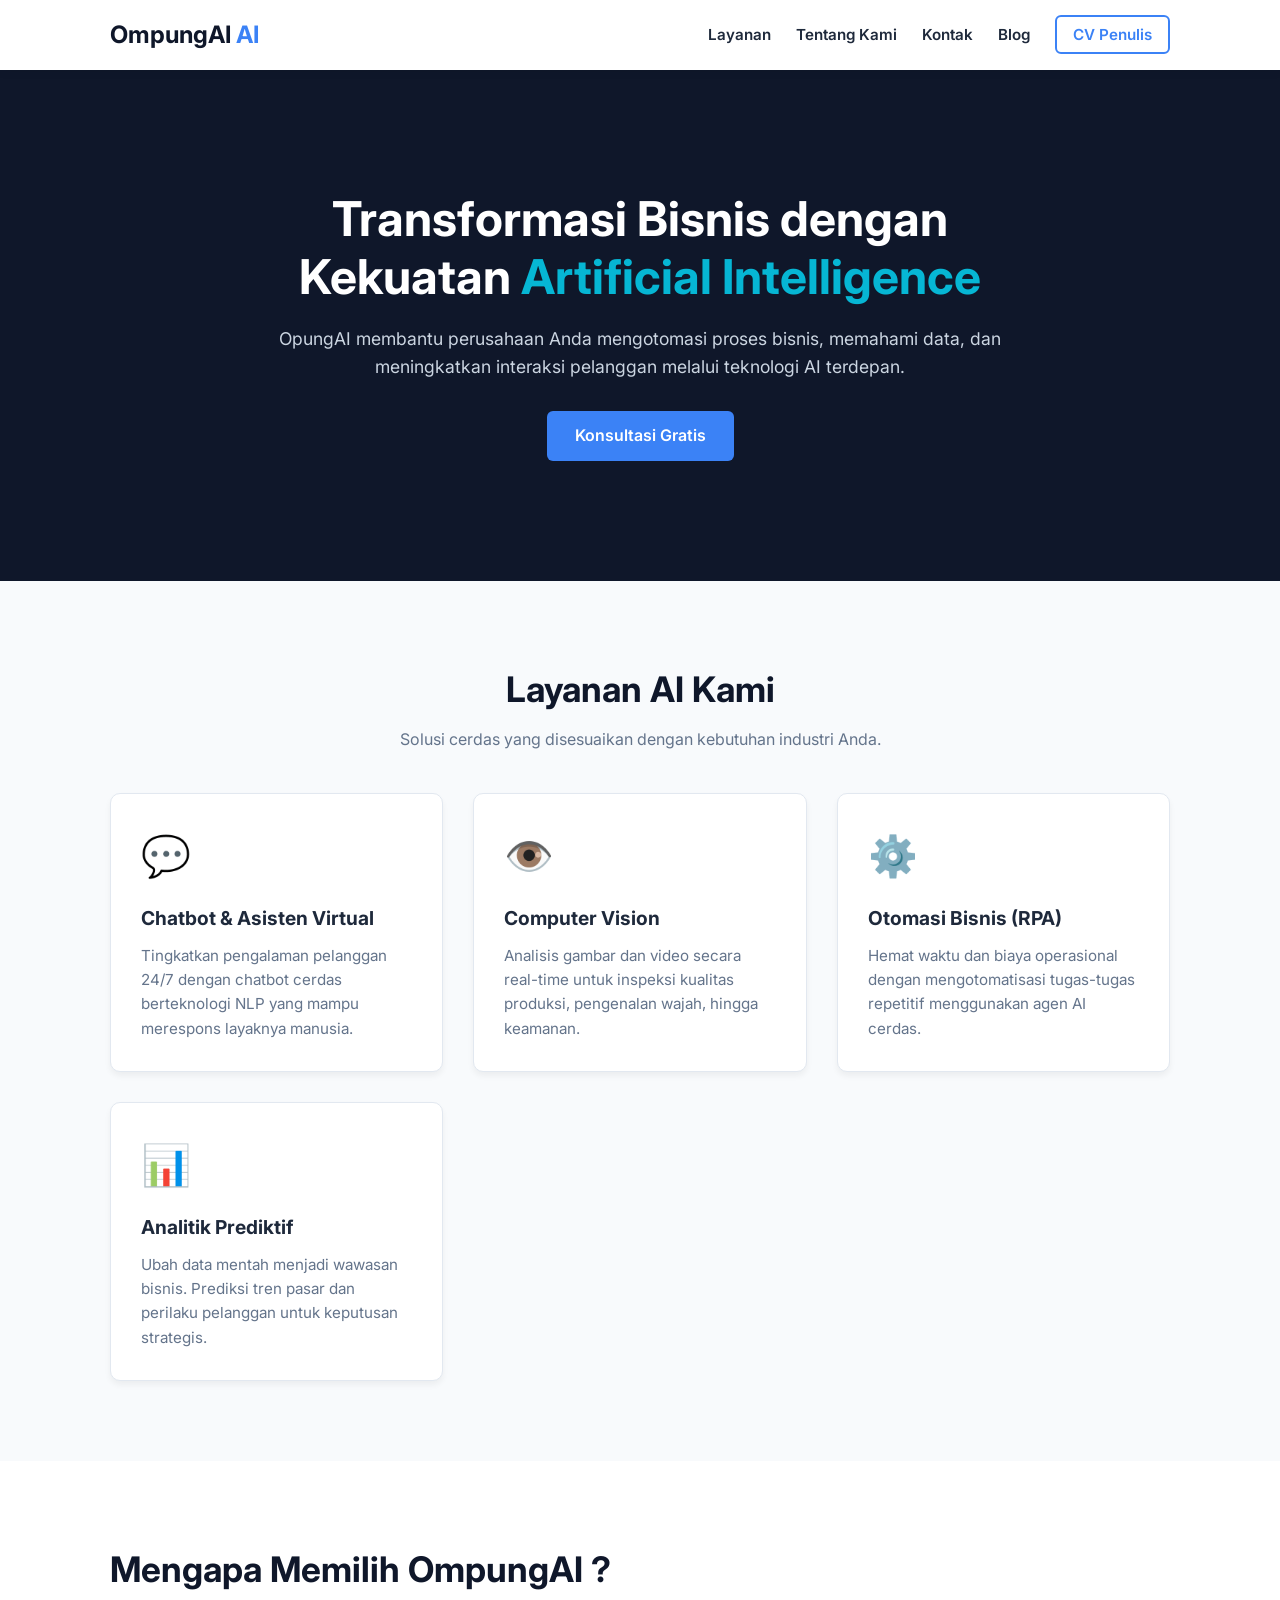
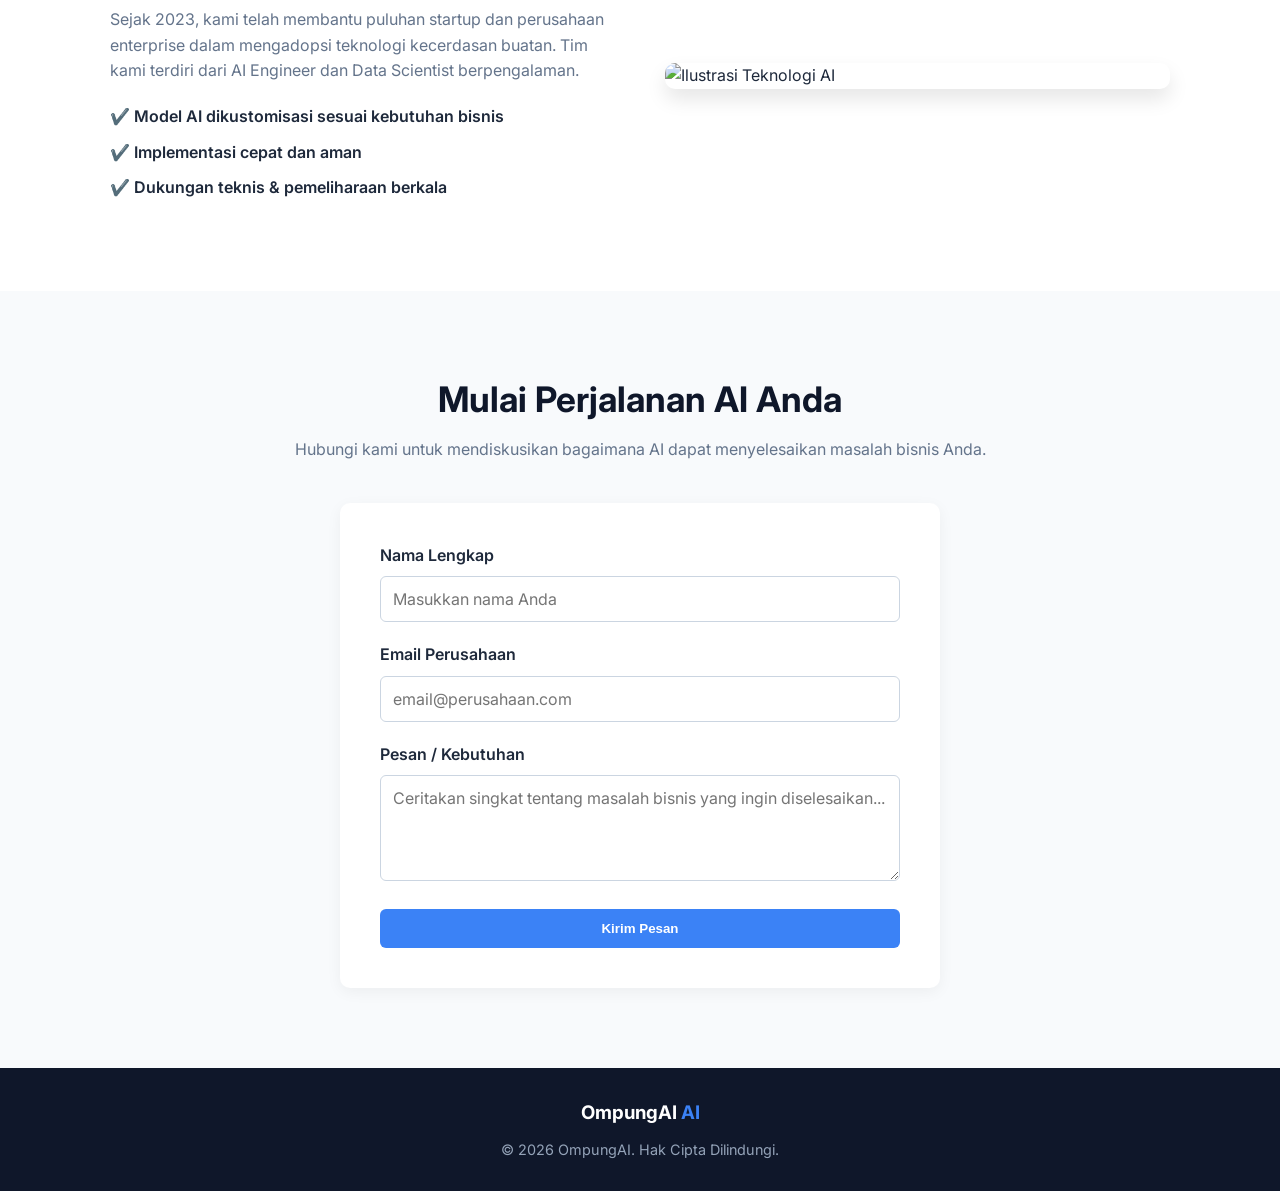
==== index.html @ ad845d71 "Initial commit" ====
<!DOCTYPE html>
<html lang="id">
<head>
    <meta charset="UTF-8">
    <meta name="viewport" content="width=device-width, initial-scale=1.0">
    <title>OmpungAI - Solusi Artificial Intelligence</title>
    
    <!-- Google Fonts: Inter -->
    <link rel="preconnect" href="https://fonts.googleapis.com">
    <link rel="preconnect" href="https://fonts.gstatic.com" crossorigin>
    <link href="https://fonts.googleapis.com/css2?family=Inter:wght@300;400;600;700&display=swap" rel="stylesheet">
    
    <!-- External CSS -->
    <link rel="stylesheet" href="assets/css/style.css">
</head>
<body>

    <!-- HEADER & NAVBAR -->
    <header class="header">
        <div class="container header-container">
            <a href="#" class="logo">OmpungAI <span>AI</span></a>
            <nav>
                <ul class="nav-links">
                    <li><a href="#layanan">Layanan</a></li>
                    <li><a href="#tentang">Tentang Kami</a></li>
                    <li><a href="#kontak">Kontak</a></li>
                    <!-- Link ke halaman proyek lain sesuai instruksi -->
                    <li><a href="blog.html">Blog</a></li>
                    <li><a href="cv.html" class="btn-outline">CV Penulis</a></li>
                </ul>
            </nav>
        </div>
    </header>

    <main>
        <!-- HERO SECTION -->
        <section class="hero" id="beranda">
            <div class="container hero-content">
                <h1>Transformasi Bisnis dengan Kekuatan <span class="highlight">Artificial Intelligence</span></h1>
                <p>OpungAI membantu perusahaan Anda mengotomasi proses bisnis, memahami data, dan meningkatkan interaksi pelanggan melalui teknologi AI terdepan.</p>
                <a href="#kontak" class="btn btn-primary">Konsultasi Gratis</a>
            </div>
        </section>

        <!-- LAYANAN SECTION (Menggunakan CSS Grid) -->
        <section id="layanan" class="layanan section-padding">
            <div class="container">
                <h2 class="section-title">Layanan AI Kami</h2>
                <p class="section-subtitle">Solusi cerdas yang disesuaikan dengan kebutuhan industri Anda.</p>
                
                <div class="grid-layanan">
                    <article class="card">
                        <div class="card-icon">💬</div>
                        <h3>Chatbot & Asisten Virtual</h3>
                        <p>Tingkatkan pengalaman pelanggan 24/7 dengan chatbot cerdas berteknologi NLP yang mampu merespons layaknya manusia.</p>
                    </article>

                    <article class="card">
                        <div class="card-icon">👁️</div>
                        <h3>Computer Vision</h3>
                        <p>Analisis gambar dan video secara real-time untuk inspeksi kualitas produksi, pengenalan wajah, hingga keamanan.</p>
                    </article>

                    <article class="card">
                        <div class="card-icon">⚙️</div>
                        <h3>Otomasi Bisnis (RPA)</h3>
                        <p>Hemat waktu dan biaya operasional dengan mengotomatisasi tugas-tugas repetitif menggunakan agen AI cerdas.</p>
                    </article>

                    <article class="card">
                        <div class="card-icon">📊</div>
                        <h3>Analitik Prediktif</h3>
                        <p>Ubah data mentah menjadi wawasan bisnis. Prediksi tren pasar dan perilaku pelanggan untuk keputusan strategis.</p>
                    </article>
                </div>
            </div>
        </section>

        <!-- TENTANG / KEUNGGULAN SECTION (Menggunakan Flexbox) -->
        <section id="tentang" class="tentang section-padding">
            <div class="container">
                <div class="tentang-flex">
                    <div class="tentang-text">
                        <h2 class="section-title text-left">Mengapa Memilih OmpungAI ?</h2>
                        <p>Sejak 2023, kami telah membantu puluhan startup dan perusahaan enterprise dalam mengadopsi teknologi kecerdasan buatan. Tim kami terdiri dari AI Engineer dan Data Scientist berpengalaman.</p>
                        <ul class="keunggulan-list">
                            <li>✔️ Model AI dikustomisasi sesuai kebutuhan bisnis</li>
                            <li>✔️ Implementasi cepat dan aman</li>
                            <li>✔️ Dukungan teknis & pemeliharaan berkala</li>
                        </ul>
                    </div>
                    <div class="tentang-img">
                        <!-- Menggunakan placeholder atau gambar dari URL publik -->
                        <img src="https://images.unsplash.com/photo-1620712943543-bcc4688e7485?q=80&w=800&auto=format&fit=crop" alt="Ilustrasi Teknologi AI">
                    </div>
                </div>
            </div>
        </section>

        <!-- KONTAK / CALL TO ACTION -->
        <section id="kontak" class="kontak section-padding">
            <div class="container">
                <h2 class="section-title">Mulai Perjalanan AI Anda</h2>
                <p class="section-subtitle">Hubungi kami untuk mendiskusikan bagaimana AI dapat menyelesaikan masalah bisnis Anda.</p>
                
                <div class="form-container">
                    <form action="#" method="POST" class="contact-form">
                        <div class="form-group">
                            <label for="nama">Nama Lengkap</label>
                            <input type="text" id="nama" name="nama" placeholder="Masukkan nama Anda" required>
                        </div>
                        <div class="form-group">
                            <label for="email">Email Perusahaan</label>
                            <input type="email" id="email" name="email" placeholder="email@perusahaan.com" required>
                        </div>
                        <div class="form-group">
                            <label for="pesan">Pesan / Kebutuhan</label>
                            <textarea id="pesan" name="pesan" rows="4" placeholder="Ceritakan singkat tentang masalah bisnis yang ingin diselesaikan..." required></textarea>
                        </div>
                        <button type="submit" class="btn btn-primary btn-block">Kirim Pesan</button>
                    </form>
                </div>
            </div>
        </section>
    </main>

    <!-- FOOTER -->
    <footer class="footer">
        <div class="container">
            <div class="footer-content">
                <h3>OmpungAI <span>AI</span></h3>
                <p>&copy; 2026 OmpungAI. Hak Cipta Dilindungi.</p>
            </div>
        </div>
    </footer>

</body>
</html>
---- assets/css/style.css ----
/* ==========================================================================
   CSS VARIABLES (Tema Warna, Font, Spasi)
   ========================================================================== */
:root {
    --primary-color: #0f172a; /* Biru/Hitam Gelap (Background) */
    --secondary-color: #3b82f6; /* Biru Terang (Tombol & Aksen) */
    --secondary-hover: #2563eb;
    --accent-color: #06b6d4; /* Cyan (Highlight) */
    --text-dark: #1e293b;
    --text-light: #64748b;
    --bg-light: #f8fafc;
    --bg-white: #ffffff;
    
    --font-main: 'Inter', sans-serif;
    
    --container-width: 1100px;
    --transition: all 0.3s ease;
}

/* ==========================================================================
   BASE & RESET (Box Model & Selectors)
   ========================================================================== */
* {
    margin: 0;
    padding: 0;
    box-sizing: border-box; /* Penanganan padding & border agar tidak merusak lebar */
}

html {
    scroll-behavior: smooth; /* Animasi mulus saat klik link navigasi */
}

body {
    font-family: var(--font-main);
    color: var(--text-dark);
    background-color: var(--bg-light);
    line-height: 1.6;
}

a {
    text-decoration: none;
    color: inherit;
    transition: var(--transition);
}

ul {
    list-style: none;
}

img {
    max-width: 100%;
    height: auto;
    display: block;
}

/* Container untuk menjaga lebar konten di tengah */
.container {
    max-width: var(--container-width);
    margin: 0 auto;
    padding: 0 20px;
}

.section-padding {
    padding: 80px 0;
}

/* Typography Global */
.section-title {
    font-size: 2.2rem;
    text-align: center;
    margin-bottom: 10px;
    color: var(--primary-color);
}

.section-subtitle {
    text-align: center;
    color: var(--text-light);
    margin-bottom: 40px;
}

.text-left {
    text-align: left;
}

/* ==========================================================================
   HEADER & NAVBAR (Flexbox)
   ========================================================================== */
.header {
    background-color: var(--bg-white);
    box-shadow: 0 2px 10px rgba(0,0,0,0.05);
    position: sticky;
    top: 0;
    z-index: 1000;
}

.header-container {
    display: flex;
    justify-content: space-between;
    align-items: center;
    height: 70px;
}

.logo {
    font-size: 1.5rem;
    font-weight: 700;
    color: var(--primary-color);
}

.logo span {
    color: var(--secondary-color);
}

.nav-links {
    display: flex;
    gap: 25px;
    align-items: center;
}

.nav-links a {
    font-weight: 600;
    font-size: 0.95rem;
    color: var(--text-dark);
}

.nav-links a:hover {
    color: var(--secondary-color);
}

/* ==========================================================================
   BUTTONS
   ========================================================================== */
.btn {
    display: inline-block;
    padding: 12px 28px;
    font-weight: 600;
    border-radius: 6px;
    cursor: pointer;
    border: none;
    text-align: center;
}

.btn-primary {
    background-color: var(--secondary-color);
    color: var(--bg-white);
}

.btn-primary:hover {
    background-color: var(--secondary-hover);
    color: var(--bg-white);
    transform: translateY(-2px); /* Efek saat di hover */
}

.btn-outline {
    border: 2px solid var(--secondary-color);
    color: var(--secondary-color) !important;
    padding: 8px 16px;
    border-radius: 6px;
}

.btn-outline:hover {
    background-color: var(--secondary-color);
    color: white !important;
}

.btn-block {
    width: 100%;
}

/* ==========================================================================
   HERO SECTION
   ========================================================================== */
.hero {
    background-color: var(--primary-color);
    color: var(--bg-white);
    padding: 120px 0;
    text-align: center;
}

.hero-content {
    max-width: 800px;
}

.hero h1 {
    font-size: 3rem;
    line-height: 1.2;
    margin-bottom: 20px;
}

.hero .highlight {
    color: var(--accent-color);
}

.hero p {
    font-size: 1.1rem;
    color: #cbd5e1;
    margin-bottom: 30px;
}

/* ==========================================================================
   LAYANAN (CSS Grid)
   ========================================================================== */
.grid-layanan {
    display: grid;
    /* Auto-fit akan otomatis menyesuaikan jumlah kolom berdasarkan lebar layar */
    grid-template-columns: repeat(auto-fit, minmax(250px, 1fr));
    gap: 30px;
}

.card {
    background-color: var(--bg-white);
    padding: 30px;
    border-radius: 10px;
    box-shadow: 0 4px 6px rgba(0,0,0,0.05);
    border: 1px solid #e2e8f0;
    transition: var(--transition);
}

.card:hover {
    transform: translateY(-8px); /* Card naik saat di-hover */
    box-shadow: 0 10px 15px rgba(0,0,0,0.1);
    border-color: var(--secondary-color);
}

.card-icon {
    font-size: 2.5rem;
    margin-bottom: 15px;
}

.card h3 {
    margin-bottom: 10px;
    font-size: 1.2rem;
}

.card p {
    color: var(--text-light);
    font-size: 0.95rem;
}

/* ==========================================================================
   TENTANG KAMI (Flexbox)
   ========================================================================== */
.tentang {
    background-color: var(--bg-white);
}

.tentang-flex {
    display: flex;
    align-items: center;
    gap: 50px;
}

.tentang-text {
    flex: 1;
}

.tentang-text p {
    color: var(--text-light);
    margin-bottom: 20px;
}

.keunggulan-list li {
    margin-bottom: 10px;
    font-weight: 600;
}

.tentang-img {
    flex: 1;
}

.tentang-img img {
    border-radius: 10px;
    box-shadow: 0 10px 20px rgba(0,0,0,0.1);
}

/* ==========================================================================
   KONTAK FORM
   ========================================================================== */
.form-container {
    max-width: 600px;
    margin: 0 auto;
    background-color: var(--bg-white);
    padding: 40px;
    border-radius: 10px;
    box-shadow: 0 4px 15px rgba(0,0,0,0.05);
}

.form-group {
    margin-bottom: 20px;
}

.form-group label {
    display: block;
    margin-bottom: 8px;
    font-weight: 600;
}

.form-group input, 
.form-group textarea {
    width: 100%;
    padding: 12px;
    border: 1px solid #cbd5e1;
    border-radius: 6px;
    font-family: inherit;
    font-size: 1rem;
    transition: var(--transition);
}

.form-group input:focus, 
.form-group textarea:focus {
    outline: none;
    border-color: var(--secondary-color);
    box-shadow: 0 0 0 3px rgba(59, 130, 246, 0.2);
}

/* ==========================================================================
   FOOTER
   ========================================================================== */
.footer {
    background-color: var(--primary-color);
    color: #fff;
    padding: 30px 0;
    text-align: center;
}

.footer-content h3 {
    margin-bottom: 10px;
}

.footer-content span {
    color: var(--secondary-color);
}

.footer-content p {
    color: #94a3b8;
    font-size: 0.9rem;
}

/* ==========================================================================
   MEDIA QUERIES (Responsive Design)
   ========================================================================== */

/* Untuk layar tablet dan mobile */
@media screen and (max-width: 768px) {
    .header-container {
        flex-direction: column; /* Menu pindah ke bawah logo pada layar kecil */
        height: auto;
        padding: 15px 20px;
        gap: 15px;
    }

    .nav-links {
        flex-wrap: wrap;
        justify-content: center;
        gap: 15px;
    }

    .hero h1 {
        font-size: 2.2rem;
    }

    .tentang-flex {
        flex-direction: column-reverse; /* Gambar pindah ke atas/bawah sesuai susunan */
        gap: 30px;
    }
    
    .section-title {
        text-align: center; /* Paksa ke tengah di mobile */
    }
}

/* Untuk layar handphone kecil */
@media screen and (max-width: 480px) {
    .hero {
        padding: 80px 0;
    }
    
    .hero h1 {
        font-size: 1.8rem;
    }
    
    .form-container {
        padding: 20px;
    }
}
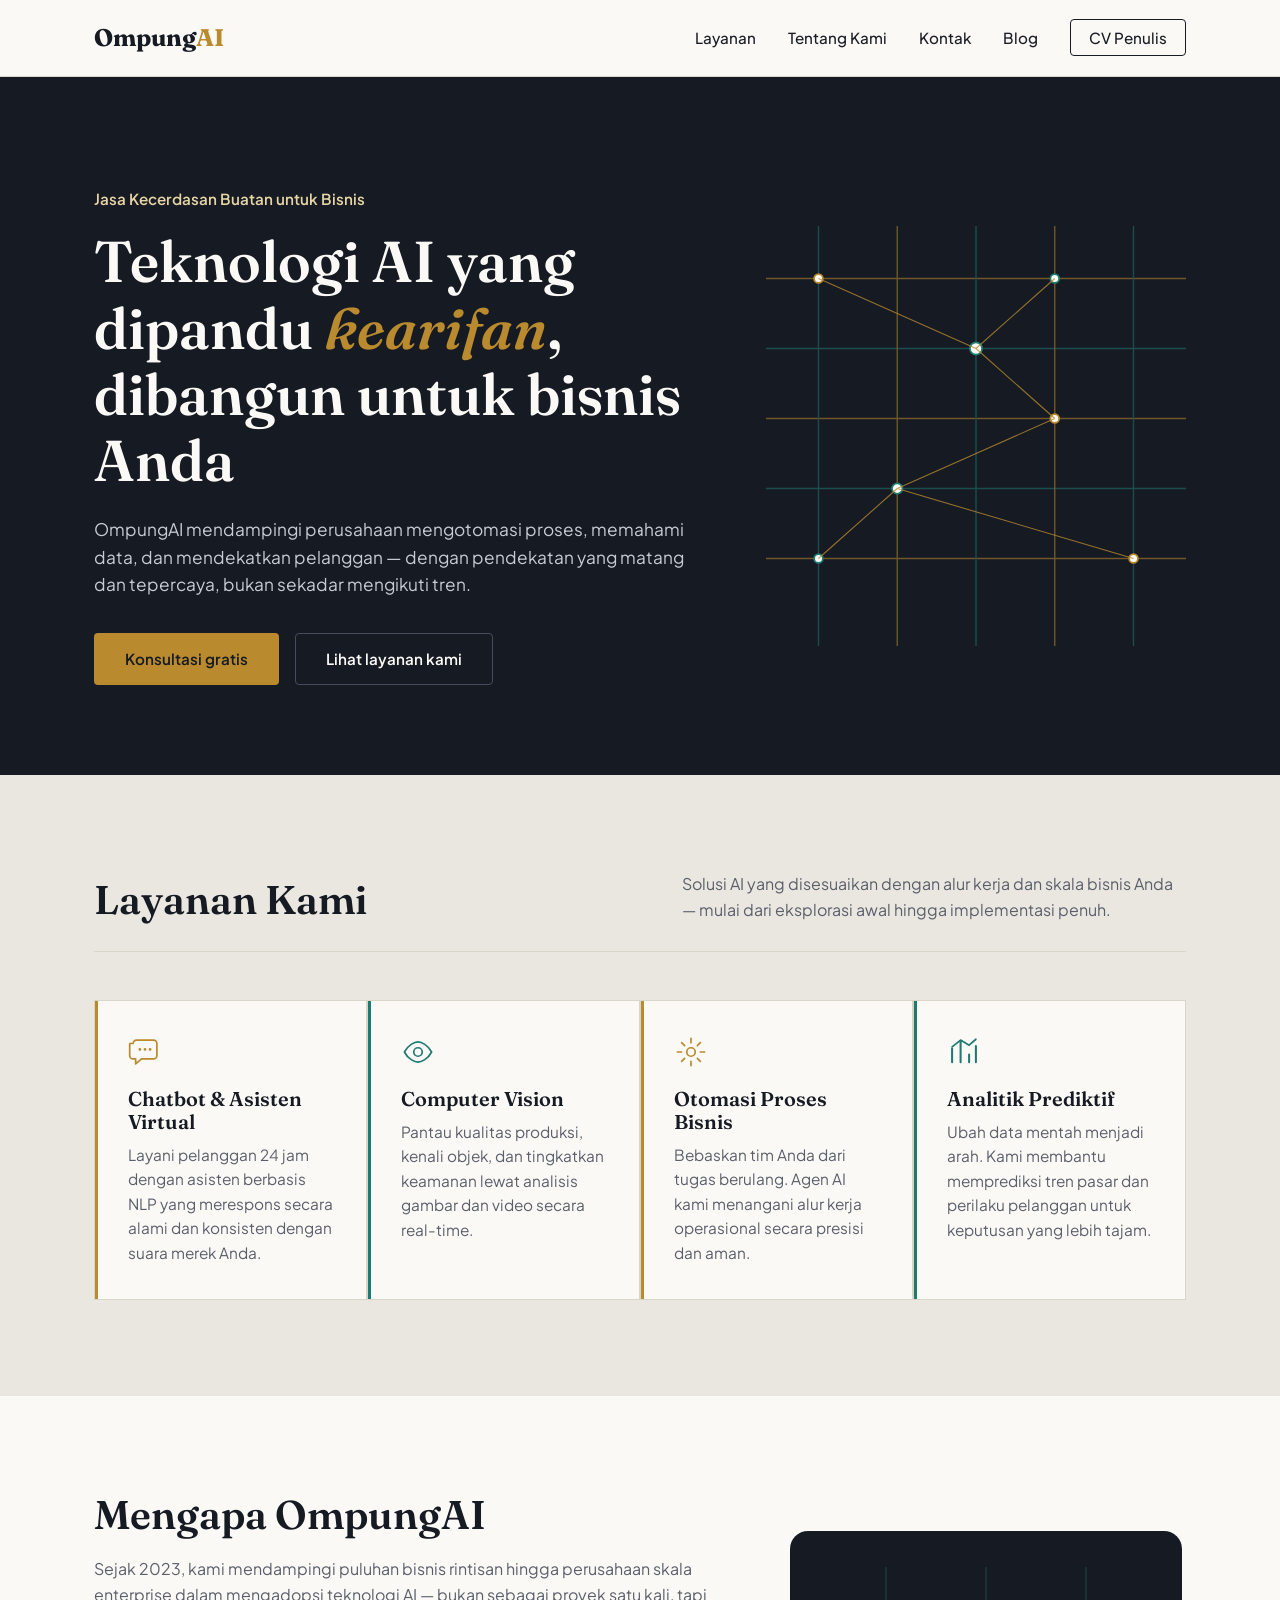
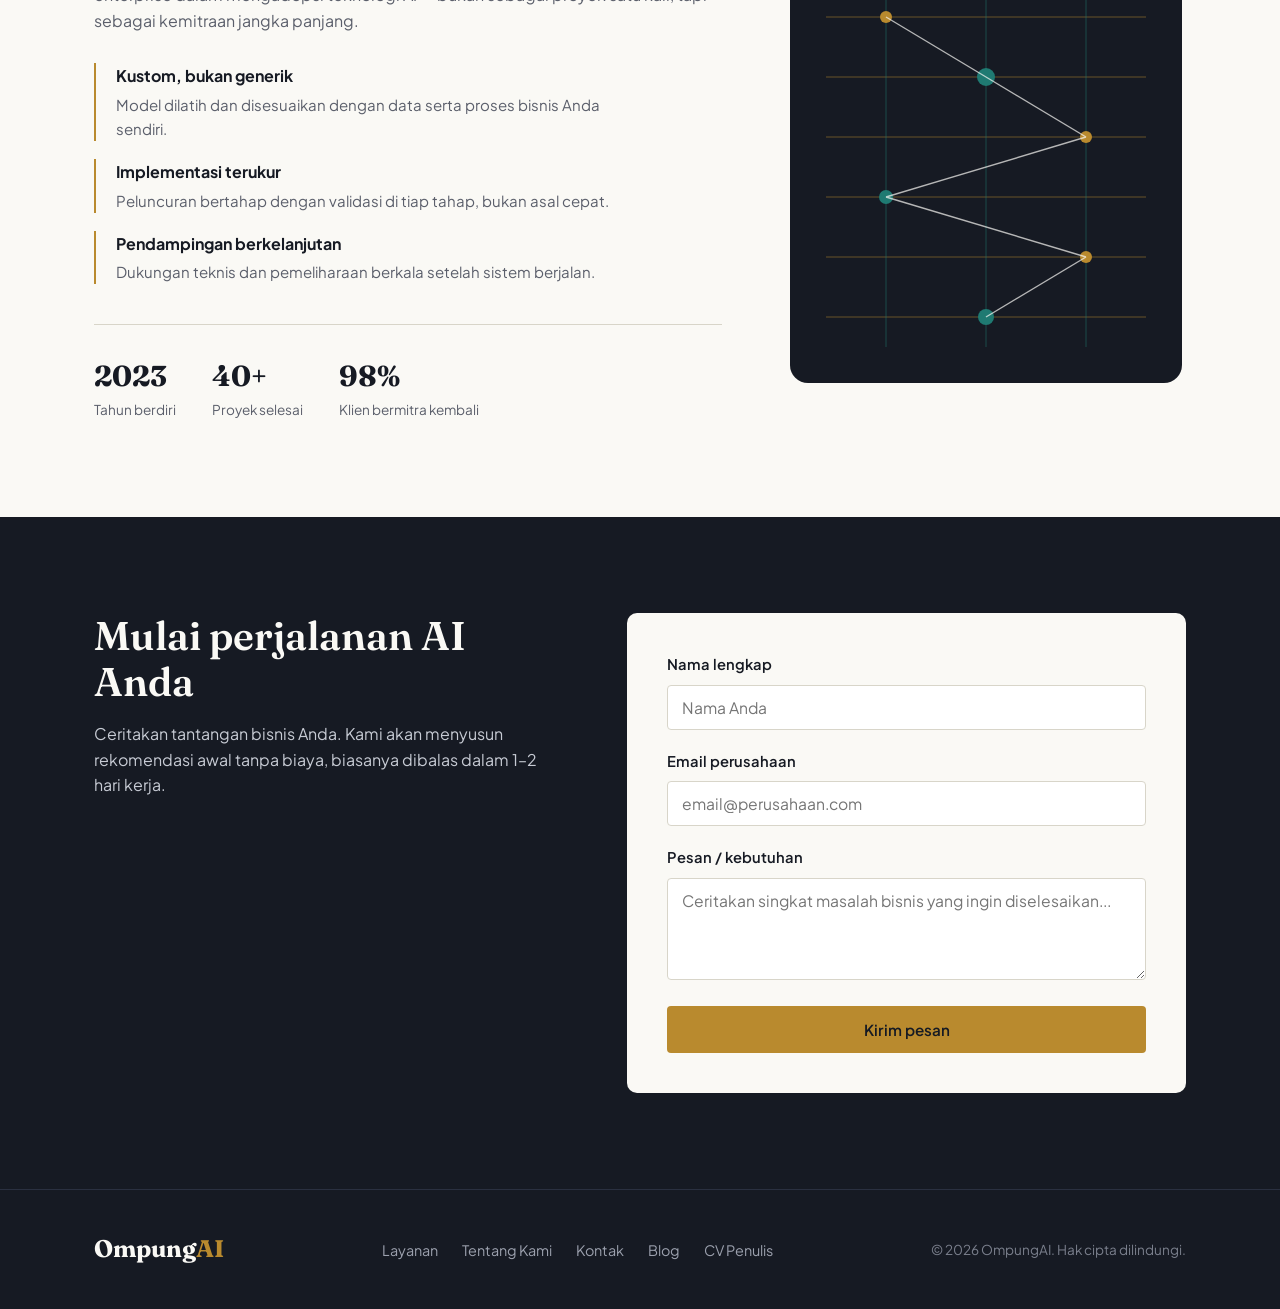
==== commit 6d2ee4d9: "up1" ====
--- a/index.html
+++ b/index.html
@@ -3,28 +3,33 @@
 <head>
     <meta charset="UTF-8">
     <meta name="viewport" content="width=device-width, initial-scale=1.0">
-    <title>OmpungAI - Solusi Artificial Intelligence</title>
-    
-    <!-- Google Fonts: Inter -->
+    <title>OmpungAI — Jasa Kecerdasan Buatan untuk Bisnis</title>
+    <meta name="description" content="OmpungAI mendampingi perusahaan mengadopsi teknologi AI secara matang dan tepercaya: chatbot, computer vision, otomasi proses, dan analitik prediktif.">
+
+    <!-- Google Fonts -->
     <link rel="preconnect" href="https://fonts.googleapis.com">
     <link rel="preconnect" href="https://fonts.gstatic.com" crossorigin>
-    <link href="https://fonts.googleapis.com/css2?family=Inter:wght@300;400;600;700&display=swap" rel="stylesheet">
-    
+    <link href="https://fonts.googleapis.com/css2?family=Fraunces:ital,wght@0,500;0,600;0,700;0,900;1,500&family=Plus+Jakarta+Sans:wght@400;500;600;700;800&display=swap" rel="stylesheet">
+
     <!-- External CSS -->
     <link rel="stylesheet" href="assets/css/style.css">
 </head>
 <body>
 
+    <a class="skip-link" href="#konten">Langsung ke konten</a>
+
     <!-- HEADER & NAVBAR -->
     <header class="header">
         <div class="container header-container">
-            <a href="#" class="logo">OmpungAI <span>AI</span></a>
+            <a href="#beranda" class="logo">Ompung<span>AI</span></a>
+            <button class="nav-toggle" id="navToggle" aria-expanded="false" aria-controls="navLinks" aria-label="Buka menu navigasi">
+                <span></span><span></span><span></span>
+            </button>
             <nav>
-                <ul class="nav-links">
+                <ul class="nav-links" id="navLinks">
                     <li><a href="#layanan">Layanan</a></li>
                     <li><a href="#tentang">Tentang Kami</a></li>
                     <li><a href="#kontak">Kontak</a></li>
-                    <!-- Link ke halaman proyek lain sesuai instruksi -->
                     <li><a href="blog.html">Blog</a></li>
                     <li><a href="cv.html" class="btn-outline">CV Penulis</a></li>
                 </ul>
@@ -32,107 +37,204 @@
         </div>
     </header>
 
-    <main>
-        <!-- HERO SECTION -->
+    <main id="konten">
+        <!-- HERO -->
         <section class="hero" id="beranda">
-            <div class="container hero-content">
-                <h1>Transformasi Bisnis dengan Kekuatan <span class="highlight">Artificial Intelligence</span></h1>
-                <p>OpungAI membantu perusahaan Anda mengotomasi proses bisnis, memahami data, dan meningkatkan interaksi pelanggan melalui teknologi AI terdepan.</p>
-                <a href="#kontak" class="btn btn-primary">Konsultasi Gratis</a>
-            </div>
-        </section>
-
-        <!-- LAYANAN SECTION (Menggunakan CSS Grid) -->
+            <div class="container hero-grid">
+                <div class="hero-content">
+                    <p class="hero-kicker">Jasa Kecerdasan Buatan untuk Bisnis</p>
+                    <h1>Teknologi AI yang dipandu <em>kearifan</em>, dibangun untuk bisnis Anda</h1>
+                    <p class="hero-lede">OmpungAI mendampingi perusahaan mengotomasi proses, memahami data, dan mendekatkan pelanggan — dengan pendekatan yang matang dan tepercaya, bukan sekadar mengikuti tren.</p>
+                    <div class="hero-actions">
+                        <a href="#kontak" class="btn btn-primary">Konsultasi gratis</a>
+                        <a href="#layanan" class="btn btn-ghost">Lihat layanan kami</a>
+                    </div>
+                </div>
+                <div class="hero-visual" aria-hidden="true">
+                    <svg viewBox="0 0 480 480" xmlns="http://www.w3.org/2000/svg" class="weave-svg">
+                        <g class="weave-lines" stroke-width="1.6" fill="none" opacity="0.55">
+                            <path d="M0 60 L480 60" stroke="var(--brass)"/>
+                            <path d="M0 140 L480 140" stroke="var(--teal)"/>
+                            <path d="M0 220 L480 220" stroke="var(--brass)"/>
+                            <path d="M0 300 L480 300" stroke="var(--teal)"/>
+                            <path d="M0 380 L480 380" stroke="var(--brass)"/>
+                            <path d="M60 0 L60 480" stroke="var(--teal)"/>
+                            <path d="M150 0 L150 480" stroke="var(--brass)"/>
+                            <path d="M240 0 L240 480" stroke="var(--teal)"/>
+                            <path d="M330 0 L330 480" stroke="var(--brass)"/>
+                            <path d="M420 0 L420 480" stroke="var(--teal)"/>
+                        </g>
+                        <g class="weave-nodes" fill="var(--paper-white)">
+                            <circle cx="60" cy="60" r="5" stroke="var(--brass)" stroke-width="2"/>
+                            <circle cx="240" cy="140" r="7" stroke="var(--teal)" stroke-width="2"/>
+                            <circle cx="330" cy="220" r="5" stroke="var(--brass)" stroke-width="2"/>
+                            <circle cx="150" cy="300" r="6" stroke="var(--teal)" stroke-width="2"/>
+                            <circle cx="420" cy="380" r="5" stroke="var(--brass)" stroke-width="2"/>
+                            <circle cx="60" cy="380" r="5" stroke="var(--teal)" stroke-width="2"/>
+                            <circle cx="330" cy="60" r="5" stroke="var(--teal)" stroke-width="2"/>
+                        </g>
+                        <g class="weave-links" stroke="var(--brass)" stroke-width="1.2" opacity="0.8">
+                            <line x1="60" y1="60" x2="240" y2="140"/>
+                            <line x1="240" y1="140" x2="330" y2="220"/>
+                            <line x1="330" y1="220" x2="150" y2="300"/>
+                            <line x1="150" y1="300" x2="420" y2="380"/>
+                            <line x1="60" y1="380" x2="150" y2="300"/>
+                            <line x1="330" y1="60" x2="240" y2="140"/>
+                        </g>
+                    </svg>
+                </div>
+            </div>
+        </section>
+
+        <!-- LAYANAN -->
         <section id="layanan" class="layanan section-padding">
             <div class="container">
-                <h2 class="section-title">Layanan AI Kami</h2>
-                <p class="section-subtitle">Solusi cerdas yang disesuaikan dengan kebutuhan industri Anda.</p>
-                
+                <div class="section-head">
+                    <h2>Layanan Kami</h2>
+                    <p>Solusi AI yang disesuaikan dengan alur kerja dan skala bisnis Anda — mulai dari eksplorasi awal hingga implementasi penuh.</p>
+                </div>
+
                 <div class="grid-layanan">
-                    <article class="card">
-                        <div class="card-icon">💬</div>
-                        <h3>Chatbot & Asisten Virtual</h3>
-                        <p>Tingkatkan pengalaman pelanggan 24/7 dengan chatbot cerdas berteknologi NLP yang mampu merespons layaknya manusia.</p>
-                    </article>
-
-                    <article class="card">
-                        <div class="card-icon">👁️</div>
+                    <article class="card card--brass">
+                        <svg class="card-icon" viewBox="0 0 40 40" fill="none" aria-hidden="true"><path d="M6 10a4 4 0 0 1 4-4h20a4 4 0 0 1 4 4v14a4 4 0 0 1-4 4H16l-7 6v-6h-3a4 4 0 0 1-4-4V10z" stroke="currentColor" stroke-width="2" stroke-linejoin="round"/><circle cx="14" cy="17" r="1.6" fill="currentColor"/><circle cx="20" cy="17" r="1.6" fill="currentColor"/><circle cx="26" cy="17" r="1.6" fill="currentColor"/></svg>
+                        <h3>Chatbot &amp; Asisten Virtual</h3>
+                        <p>Layani pelanggan 24 jam dengan asisten berbasis NLP yang merespons secara alami dan konsisten dengan suara merek Anda.</p>
+                    </article>
+
+                    <article class="card card--teal">
+                        <svg class="card-icon" viewBox="0 0 40 40" fill="none" aria-hidden="true"><path d="M4 20c4-8 12-12 16-12s12 4 16 12c-4 8-12 12-16 12S8 28 4 20z" stroke="currentColor" stroke-width="2" stroke-linejoin="round"/><circle cx="20" cy="20" r="5" stroke="currentColor" stroke-width="2"/></svg>
                         <h3>Computer Vision</h3>
-                        <p>Analisis gambar dan video secara real-time untuk inspeksi kualitas produksi, pengenalan wajah, hingga keamanan.</p>
-                    </article>
-
-                    <article class="card">
-                        <div class="card-icon">⚙️</div>
-                        <h3>Otomasi Bisnis (RPA)</h3>
-                        <p>Hemat waktu dan biaya operasional dengan mengotomatisasi tugas-tugas repetitif menggunakan agen AI cerdas.</p>
-                    </article>
-
-                    <article class="card">
-                        <div class="card-icon">📊</div>
+                        <p>Pantau kualitas produksi, kenali objek, dan tingkatkan keamanan lewat analisis gambar dan video secara real-time.</p>
+                    </article>
+
+                    <article class="card card--brass">
+                        <svg class="card-icon" viewBox="0 0 40 40" fill="none" aria-hidden="true"><circle cx="20" cy="20" r="5" stroke="currentColor" stroke-width="2"/><path d="M20 4v5M20 31v5M4 20h5M31 20h5M9 9l3.5 3.5M27.5 27.5 31 31M31 9l-3.5 3.5M12.5 27.5 9 31" stroke="currentColor" stroke-width="2" stroke-linecap="round"/></svg>
+                        <h3>Otomasi Proses Bisnis</h3>
+                        <p>Bebaskan tim Anda dari tugas berulang. Agen AI kami menangani alur kerja operasional secara presisi dan aman.</p>
+                    </article>
+
+                    <article class="card card--teal">
+                        <svg class="card-icon" viewBox="0 0 40 40" fill="none" aria-hidden="true"><path d="M6 32V16M16 32V8M26 32v-9M34 32V13" stroke="currentColor" stroke-width="2.4" stroke-linecap="round"/><path d="M6 14l10-8 10 6 8-7" stroke="currentColor" stroke-width="2" stroke-linecap="round" stroke-linejoin="round"/></svg>
                         <h3>Analitik Prediktif</h3>
-                        <p>Ubah data mentah menjadi wawasan bisnis. Prediksi tren pasar dan perilaku pelanggan untuk keputusan strategis.</p>
-                    </article>
-                </div>
-            </div>
-        </section>
-
-        <!-- TENTANG / KEUNGGULAN SECTION (Menggunakan Flexbox) -->
+                        <p>Ubah data mentah menjadi arah. Kami membantu memprediksi tren pasar dan perilaku pelanggan untuk keputusan yang lebih tajam.</p>
+                    </article>
+                </div>
+            </div>
+        </section>
+
+        <!-- TENTANG -->
         <section id="tentang" class="tentang section-padding">
-            <div class="container">
-                <div class="tentang-flex">
-                    <div class="tentang-text">
-                        <h2 class="section-title text-left">Mengapa Memilih OmpungAI ?</h2>
-                        <p>Sejak 2023, kami telah membantu puluhan startup dan perusahaan enterprise dalam mengadopsi teknologi kecerdasan buatan. Tim kami terdiri dari AI Engineer dan Data Scientist berpengalaman.</p>
-                        <ul class="keunggulan-list">
-                            <li>✔️ Model AI dikustomisasi sesuai kebutuhan bisnis</li>
-                            <li>✔️ Implementasi cepat dan aman</li>
-                            <li>✔️ Dukungan teknis & pemeliharaan berkala</li>
-                        </ul>
-                    </div>
-                    <div class="tentang-img">
-                        <!-- Menggunakan placeholder atau gambar dari URL publik -->
-                        <img src="https://images.unsplash.com/photo-1620712943543-bcc4688e7485?q=80&w=800&auto=format&fit=crop" alt="Ilustrasi Teknologi AI">
-                    </div>
-                </div>
-            </div>
-        </section>
-
-        <!-- KONTAK / CALL TO ACTION -->
+            <div class="container tentang-flex">
+                <div class="tentang-text">
+                    <h2 class="text-left">Mengapa OmpungAI</h2>
+                    <p>Sejak 2023, kami mendampingi puluhan bisnis rintisan hingga perusahaan skala enterprise dalam mengadopsi teknologi AI — bukan sebagai proyek satu kali, tapi sebagai kemitraan jangka panjang.</p>
+
+                    <dl class="keunggulan-list">
+                        <div class="keunggulan-item">
+                            <dt>Kustom, bukan generik</dt>
+                            <dd>Model dilatih dan disesuaikan dengan data serta proses bisnis Anda sendiri.</dd>
+                        </div>
+                        <div class="keunggulan-item">
+                            <dt>Implementasi terukur</dt>
+                            <dd>Peluncuran bertahap dengan validasi di tiap tahap, bukan asal cepat.</dd>
+                        </div>
+                        <div class="keunggulan-item">
+                            <dt>Pendampingan berkelanjutan</dt>
+                            <dd>Dukungan teknis dan pemeliharaan berkala setelah sistem berjalan.</dd>
+                        </div>
+                    </dl>
+
+                    <div class="stats-row">
+                        <div class="stat"><span class="stat-num">2023</span><span class="stat-label">Tahun berdiri</span></div>
+                        <div class="stat"><span class="stat-num">40+</span><span class="stat-label">Proyek selesai</span></div>
+                        <div class="stat"><span class="stat-num">98%</span><span class="stat-label">Klien bermitra kembali</span></div>
+                    </div>
+                </div>
+
+                <div class="tentang-visual" aria-hidden="true">
+                    <svg viewBox="0 0 400 460" xmlns="http://www.w3.org/2000/svg">
+                        <rect x="4" y="4" width="392" height="452" rx="18" fill="var(--ink)"/>
+                        <g stroke="var(--brass)" stroke-width="1" opacity="0.5">
+                            <path d="M40 90h320M40 150h320M40 210h320M40 270h320M40 330h320M40 390h320"/>
+                        </g>
+                        <g stroke="var(--teal)" stroke-width="1" opacity="0.5">
+                            <path d="M100 40v380M200 40v380M300 40v380"/>
+                        </g>
+                        <g>
+                            <circle cx="100" cy="90" r="6" fill="var(--brass)"/>
+                            <circle cx="200" cy="150" r="9" fill="var(--teal)"/>
+                            <circle cx="300" cy="210" r="6" fill="var(--brass)"/>
+                            <circle cx="100" cy="270" r="7" fill="var(--teal)"/>
+                            <circle cx="300" cy="330" r="6" fill="var(--brass)"/>
+                            <circle cx="200" cy="390" r="8" fill="var(--teal)"/>
+                        </g>
+                        <g stroke="var(--paper-white)" stroke-width="1.4" opacity="0.7">
+                            <line x1="100" y1="90" x2="200" y2="150"/>
+                            <line x1="200" y1="150" x2="300" y2="210"/>
+                            <line x1="300" y1="210" x2="100" y2="270"/>
+                            <line x1="100" y1="270" x2="300" y2="330"/>
+                            <line x1="300" y1="330" x2="200" y2="390"/>
+                        </g>
+                    </svg>
+                </div>
+            </div>
+        </section>
+
+        <!-- KONTAK -->
         <section id="kontak" class="kontak section-padding">
-            <div class="container">
-                <h2 class="section-title">Mulai Perjalanan AI Anda</h2>
-                <p class="section-subtitle">Hubungi kami untuk mendiskusikan bagaimana AI dapat menyelesaikan masalah bisnis Anda.</p>
-                
-                <div class="form-container">
-                    <form action="#" method="POST" class="contact-form">
-                        <div class="form-group">
-                            <label for="nama">Nama Lengkap</label>
-                            <input type="text" id="nama" name="nama" placeholder="Masukkan nama Anda" required>
-                        </div>
-                        <div class="form-group">
-                            <label for="email">Email Perusahaan</label>
-                            <input type="email" id="email" name="email" placeholder="email@perusahaan.com" required>
-                        </div>
-                        <div class="form-group">
-                            <label for="pesan">Pesan / Kebutuhan</label>
-                            <textarea id="pesan" name="pesan" rows="4" placeholder="Ceritakan singkat tentang masalah bisnis yang ingin diselesaikan..." required></textarea>
-                        </div>
-                        <button type="submit" class="btn btn-primary btn-block">Kirim Pesan</button>
-                    </form>
-                </div>
+            <div class="container kontak-grid">
+                <div class="kontak-intro">
+                    <h2 class="text-left">Mulai perjalanan AI Anda</h2>
+                    <p>Ceritakan tantangan bisnis Anda. Kami akan menyusun rekomendasi awal tanpa biaya, biasanya dibalas dalam 1–2 hari kerja.</p>
+                </div>
+
+                <form action="#" method="POST" class="contact-form">
+                    <div class="form-group">
+                        <label for="nama">Nama lengkap</label>
+                        <input type="text" id="nama" name="nama" placeholder="Nama Anda" required>
+                    </div>
+                    <div class="form-group">
+                        <label for="email">Email perusahaan</label>
+                        <input type="email" id="email" name="email" placeholder="email@perusahaan.com" required>
+                    </div>
+                    <div class="form-group">
+                        <label for="pesan">Pesan / kebutuhan</label>
+                        <textarea id="pesan" name="pesan" rows="4" placeholder="Ceritakan singkat masalah bisnis yang ingin diselesaikan..." required></textarea>
+                    </div>
+                    <button type="submit" class="btn btn-primary btn-block">Kirim pesan</button>
+                </form>
             </div>
         </section>
     </main>
 
     <!-- FOOTER -->
     <footer class="footer">
-        <div class="container">
-            <div class="footer-content">
-                <h3>OmpungAI <span>AI</span></h3>
-                <p>&copy; 2026 OmpungAI. Hak Cipta Dilindungi.</p>
-            </div>
+        <div class="container footer-content">
+            <a href="#beranda" class="logo footer-logo">Ompung<span>AI</span></a>
+            <ul class="footer-links">
+                <li><a href="#layanan">Layanan</a></li>
+                <li><a href="#tentang">Tentang Kami</a></li>
+                <li><a href="#kontak">Kontak</a></li>
+                <li><a href="blog.html">Blog</a></li>
+                <li><a href="cv.html">CV Penulis</a></li>
+            </ul>
+            <p class="footer-copy">&copy; 2026 OmpungAI. Hak cipta dilindungi.</p>
         </div>
     </footer>
 
+    <script>
+        const navToggle = document.getElementById('navToggle');
+        const navLinks = document.getElementById('navLinks');
+        navToggle.addEventListener('click', () => {
+            const open = navLinks.classList.toggle('is-open');
+            navToggle.setAttribute('aria-expanded', String(open));
+        });
+        navLinks.querySelectorAll('a').forEach(link => {
+            link.addEventListener('click', () => {
+                navLinks.classList.remove('is-open');
+                navToggle.setAttribute('aria-expanded', 'false');
+            });
+        });
+    </script>
 </body>
 </html>
--- a/assets/css/style.css
+++ b/assets/css/style.css
@@ -1,93 +1,159 @@
 /* ==========================================================================
-   CSS VARIABLES (Tema Warna, Font, Spasi)
+   DESIGN TOKENS
    ========================================================================== */
 :root {
-    --primary-color: #0f172a; /* Biru/Hitam Gelap (Background) */
-    --secondary-color: #3b82f6; /* Biru Terang (Tombol & Aksen) */
-    --secondary-hover: #2563eb;
-    --accent-color: #06b6d4; /* Cyan (Highlight) */
-    --text-dark: #1e293b;
-    --text-light: #64748b;
-    --bg-light: #f8fafc;
-    --bg-white: #ffffff;
-    
-    --font-main: 'Inter', sans-serif;
-    
-    --container-width: 1100px;
-    --transition: all 0.3s ease;
-}
-
-/* ==========================================================================
-   BASE & RESET (Box Model & Selectors)
+    /* Base palette — night ink, warm stone paper, brass & teal accents */
+    --ink: #161A23;
+    --ink-soft: #1F2430;
+    --paper: #E9E7DF;
+    --paper-white: #FAF9F5;
+    --brass: #B98A2E;
+    --brass-soft: #E7D5A6;
+    --teal: #1F7A72;
+    --teal-deep: #12433E;
+    --text-dark: #1B1E27;
+    --text-muted: #5B5F6B;
+    --border: #D8D5C9;
+
+    --font-display: 'Fraunces', serif;
+    --font-body: 'Plus Jakarta Sans', sans-serif;
+
+    --container-width: 1140px;
+    --radius-sm: 4px;
+    --radius-md: 10px;
+    --transition: 200ms ease;
+}
+
+/* ==========================================================================
+   RESET & BASE
    ========================================================================== */
 * {
     margin: 0;
     padding: 0;
-    box-sizing: border-box; /* Penanganan padding & border agar tidak merusak lebar */
+    box-sizing: border-box;
 }
 
 html {
-    scroll-behavior: smooth; /* Animasi mulus saat klik link navigasi */
+    scroll-behavior: smooth;
 }
 
 body {
-    font-family: var(--font-main);
+    font-family: var(--font-body);
     color: var(--text-dark);
-    background-color: var(--bg-light);
+    background-color: var(--paper);
     line-height: 1.6;
+    font-size: 16px;
 }
 
 a {
     text-decoration: none;
     color: inherit;
-    transition: var(--transition);
 }
 
 ul {
     list-style: none;
 }
 
-img {
+img, svg {
     max-width: 100%;
-    height: auto;
     display: block;
 }
 
-/* Container untuk menjaga lebar konten di tengah */
+button {
+    font-family: inherit;
+}
+
 .container {
     max-width: var(--container-width);
     margin: 0 auto;
-    padding: 0 20px;
+    padding: 0 24px;
 }
 
 .section-padding {
-    padding: 80px 0;
-}
-
-/* Typography Global */
-.section-title {
-    font-size: 2.2rem;
-    text-align: center;
+    padding: 96px 0;
+}
+
+.skip-link {
+    position: absolute;
+    left: -999px;
+    top: 0;
+    background: var(--brass);
+    color: var(--ink);
+    padding: 10px 18px;
+    z-index: 2000;
+    font-weight: 600;
+}
+
+.skip-link:focus {
+    left: 16px;
+    top: 16px;
+}
+
+:focus-visible {
+    outline: 2px solid var(--teal);
+    outline-offset: 3px;
+}
+
+/* ==========================================================================
+   TYPOGRAPHY
+   ========================================================================== */
+h1, h2, h3 {
+    font-family: var(--font-display);
+    color: var(--ink);
+    line-height: 1.15;
+    font-weight: 600;
+}
+
+h1 em, .hero-content em {
+    font-style: italic;
+    color: var(--brass);
+}
+
+h2 {
+    font-size: clamp(1.9rem, 1.6rem + 1.3vw, 2.5rem);
+    max-width: 16ch;
+}
+
+h3 {
+    font-size: 1.25rem;
     margin-bottom: 10px;
-    color: var(--primary-color);
-}
-
-.section-subtitle {
-    text-align: center;
-    color: var(--text-light);
-    margin-bottom: 40px;
+}
+
+p {
+    max-width: 62ch;
+    color: var(--text-muted);
 }
 
 .text-left {
     text-align: left;
 }
 
-/* ==========================================================================
-   HEADER & NAVBAR (Flexbox)
+.section-head {
+    display: flex;
+    flex-wrap: wrap;
+    justify-content: space-between;
+    align-items: flex-end;
+    gap: 24px;
+    margin-bottom: 48px;
+    border-bottom: 1px solid var(--border);
+    padding-bottom: 28px;
+}
+
+.section-head h2 {
+    max-width: 12ch;
+}
+
+.section-head p {
+    max-width: 42ch;
+    margin: 0;
+}
+
+/* ==========================================================================
+   HEADER & NAV
    ========================================================================== */
 .header {
-    background-color: var(--bg-white);
-    box-shadow: 0 2px 10px rgba(0,0,0,0.05);
+    background-color: var(--paper-white);
+    border-bottom: 1px solid var(--border);
     position: sticky;
     top: 0;
     z-index: 1000;
@@ -97,69 +163,123 @@
     display: flex;
     justify-content: space-between;
     align-items: center;
-    height: 70px;
+    height: 76px;
 }
 
 .logo {
+    font-family: var(--font-display);
     font-size: 1.5rem;
     font-weight: 700;
-    color: var(--primary-color);
+    color: var(--ink);
 }
 
 .logo span {
-    color: var(--secondary-color);
+    color: var(--brass);
 }
 
 .nav-links {
     display: flex;
-    gap: 25px;
+    gap: 32px;
     align-items: center;
 }
 
 .nav-links a {
+    font-weight: 500;
+    font-size: 0.95rem;
+    color: var(--text-dark);
+    position: relative;
+    transition: color var(--transition);
+}
+
+.nav-links a:not(.btn-outline)::after {
+    content: '';
+    position: absolute;
+    left: 0;
+    bottom: -6px;
+    width: 0;
+    height: 2px;
+    background-color: var(--brass);
+    transition: width var(--transition);
+}
+
+.nav-links a:not(.btn-outline):hover::after,
+.nav-links a:not(.btn-outline):focus-visible::after {
+    width: 100%;
+}
+
+.nav-links a:hover {
+    color: var(--brass);
+}
+
+.nav-toggle {
+    display: none;
+    flex-direction: column;
+    justify-content: center;
+    gap: 5px;
+    width: 40px;
+    height: 40px;
+    background: none;
+    border: 1px solid var(--border);
+    border-radius: var(--radius-sm);
+    cursor: pointer;
+}
+
+.nav-toggle span {
+    display: block;
+    width: 18px;
+    height: 2px;
+    margin: 0 auto;
+    background-color: var(--ink);
+}
+
+/* ==========================================================================
+   BUTTONS
+   ========================================================================== */
+.btn {
+    display: inline-block;
+    padding: 13px 30px;
     font-weight: 600;
     font-size: 0.95rem;
-    color: var(--text-dark);
-}
-
-.nav-links a:hover {
-    color: var(--secondary-color);
-}
-
-/* ==========================================================================
-   BUTTONS
-   ========================================================================== */
-.btn {
-    display: inline-block;
-    padding: 12px 28px;
-    font-weight: 600;
-    border-radius: 6px;
+    border-radius: var(--radius-sm);
     cursor: pointer;
-    border: none;
+    border: 1px solid transparent;
     text-align: center;
+    transition: background-color var(--transition), color var(--transition), border-color var(--transition), transform var(--transition);
 }
 
 .btn-primary {
-    background-color: var(--secondary-color);
-    color: var(--bg-white);
-}
-
-.btn-primary:hover {
-    background-color: var(--secondary-hover);
-    color: var(--bg-white);
-    transform: translateY(-2px); /* Efek saat di hover */
+    background-color: var(--brass);
+    color: var(--ink);
+}
+
+.btn-primary:hover,
+.btn-primary:focus-visible {
+    background-color: #A67A24;
+    transform: translateY(-2px);
+}
+
+.btn-ghost {
+    color: var(--ink);
+    border-color: var(--ink);
+    background: transparent;
+}
+
+.btn-ghost:hover,
+.btn-ghost:focus-visible {
+    background-color: var(--ink);
+    color: var(--paper-white);
 }
 
 .btn-outline {
-    border: 2px solid var(--secondary-color);
-    color: var(--secondary-color) !important;
-    padding: 8px 16px;
-    border-radius: 6px;
+    border: 1px solid var(--ink);
+    color: var(--ink);
+    padding: 8px 18px;
+    border-radius: var(--radius-sm);
 }
 
 .btn-outline:hover {
-    background-color: var(--secondary-color);
-    color: white !important;
+    background-color: var(--ink);
+    color: var(--paper-white);
 }
 
 .btn-block {
@@ -167,121 +287,242 @@
 }
 
 /* ==========================================================================
-   HERO SECTION
+   HERO
    ========================================================================== */
 .hero {
-    background-color: var(--primary-color);
-    color: var(--bg-white);
-    padding: 120px 0;
-    text-align: center;
+    background-color: var(--ink);
+    color: var(--paper-white);
+    padding: 110px 0 90px;
+    overflow: hidden;
+}
+
+.hero-grid {
+    display: flex;
+    align-items: center;
+    gap: 60px;
 }
 
 .hero-content {
-    max-width: 800px;
+    flex: 1 1 480px;
+    max-width: 620px;
+}
+
+.hero-kicker {
+    color: var(--brass-soft);
+    font-weight: 600;
+    font-size: 0.95rem;
+    margin-bottom: 18px;
 }
 
 .hero h1 {
-    font-size: 3rem;
-    line-height: 1.2;
-    margin-bottom: 20px;
-}
-
-.hero .highlight {
-    color: var(--accent-color);
-}
-
-.hero p {
-    font-size: 1.1rem;
-    color: #cbd5e1;
-    margin-bottom: 30px;
-}
-
-/* ==========================================================================
-   LAYANAN (CSS Grid)
+    color: var(--paper-white);
+    font-size: clamp(2.3rem, 1.7rem + 2.6vw, 3.6rem);
+    font-weight: 600;
+    margin-bottom: 22px;
+}
+
+.hero-lede {
+    color: #C7CBD4;
+    font-size: 1.08rem;
+    margin-bottom: 34px;
+}
+
+.hero-actions {
+    display: flex;
+    gap: 16px;
+    flex-wrap: wrap;
+}
+
+.hero .btn-ghost {
+    color: var(--paper-white);
+    border-color: #464C5C;
+}
+
+.hero .btn-ghost:hover {
+    background-color: var(--paper-white);
+    color: var(--ink);
+}
+
+.hero-visual {
+    flex: 1 1 340px;
+    max-width: 420px;
+}
+
+.weave-svg {
+    width: 100%;
+    height: auto;
+}
+
+@media (prefers-reduced-motion: no-preference) {
+    .weave-nodes circle {
+        animation: pulse 3.2s ease-in-out infinite;
+    }
+    .weave-nodes circle:nth-child(2) { animation-delay: .4s; }
+    .weave-nodes circle:nth-child(3) { animation-delay: .8s; }
+    .weave-nodes circle:nth-child(4) { animation-delay: 1.2s; }
+    .weave-nodes circle:nth-child(5) { animation-delay: 1.6s; }
+}
+
+@keyframes pulse {
+    0%, 100% { opacity: 1; }
+    50% { opacity: .35; }
+}
+
+/* ==========================================================================
+   LAYANAN (Grid)
    ========================================================================== */
 .grid-layanan {
     display: grid;
-    /* Auto-fit akan otomatis menyesuaikan jumlah kolom berdasarkan lebar layar */
     grid-template-columns: repeat(auto-fit, minmax(250px, 1fr));
-    gap: 30px;
+    gap: 2px;
+    background-color: var(--border);
+    border: 1px solid var(--border);
 }
 
 .card {
-    background-color: var(--bg-white);
-    padding: 30px;
-    border-radius: 10px;
-    box-shadow: 0 4px 6px rgba(0,0,0,0.05);
-    border: 1px solid #e2e8f0;
-    transition: var(--transition);
+    background-color: var(--paper-white);
+    padding: 34px 30px;
+    border-left: 3px solid transparent;
+    transition: background-color var(--transition);
+}
+
+.card--brass {
+    border-left-color: var(--brass);
+}
+
+.card--teal {
+    border-left-color: var(--teal);
 }
 
 .card:hover {
-    transform: translateY(-8px); /* Card naik saat di-hover */
-    box-shadow: 0 10px 15px rgba(0,0,0,0.1);
-    border-color: var(--secondary-color);
+    background-color: #FFFEFB;
 }
 
 .card-icon {
-    font-size: 2.5rem;
-    margin-bottom: 15px;
-}
-
-.card h3 {
-    margin-bottom: 10px;
-    font-size: 1.2rem;
+    width: 34px;
+    height: 34px;
+    color: var(--brass);
+    margin-bottom: 18px;
+}
+
+.card--teal .card-icon {
+    color: var(--teal);
 }
 
 .card p {
-    color: var(--text-light);
-    font-size: 0.95rem;
-}
-
-/* ==========================================================================
-   TENTANG KAMI (Flexbox)
+    font-size: 0.96rem;
+    max-width: none;
+}
+
+/* ==========================================================================
+   TENTANG (Flexbox)
    ========================================================================== */
 .tentang {
-    background-color: var(--bg-white);
+    background-color: var(--paper-white);
 }
 
 .tentang-flex {
     display: flex;
     align-items: center;
-    gap: 50px;
+    gap: 64px;
 }
 
 .tentang-text {
+    flex: 1.1;
+}
+
+.tentang-text p {
+    margin: 18px 0 30px;
+}
+
+.keunggulan-list {
+    display: flex;
+    flex-direction: column;
+    gap: 18px;
+    margin-bottom: 40px;
+}
+
+.keunggulan-item {
+    padding-left: 20px;
+    border-left: 2px solid var(--brass);
+}
+
+.keunggulan-item dt {
+    font-weight: 700;
+    color: var(--ink);
+    font-size: 1rem;
+    margin-bottom: 4px;
+}
+
+.keunggulan-item dd {
+    color: var(--text-muted);
+    font-size: 0.94rem;
+    max-width: 48ch;
+}
+
+.stats-row {
+    display: flex;
+    gap: 36px;
+    flex-wrap: wrap;
+    border-top: 1px solid var(--border);
+    padding-top: 28px;
+}
+
+.stat {
+    display: flex;
+    flex-direction: column;
+}
+
+.stat-num {
+    font-family: var(--font-display);
+    font-size: 1.8rem;
+    font-weight: 700;
+    color: var(--ink);
+}
+
+.stat-label {
+    font-size: 0.85rem;
+    color: var(--text-muted);
+}
+
+.tentang-visual {
     flex: 1;
-}
-
-.tentang-text p {
-    color: var(--text-light);
-    margin-bottom: 20px;
-}
-
-.keunggulan-list li {
-    margin-bottom: 10px;
-    font-weight: 600;
-}
-
-.tentang-img {
-    flex: 1;
-}
-
-.tentang-img img {
-    border-radius: 10px;
-    box-shadow: 0 10px 20px rgba(0,0,0,0.1);
-}
-
-/* ==========================================================================
-   KONTAK FORM
-   ========================================================================== */
-.form-container {
-    max-width: 600px;
-    margin: 0 auto;
-    background-color: var(--bg-white);
+    max-width: 400px;
+}
+
+/* ==========================================================================
+   KONTAK
+   ========================================================================== */
+.kontak {
+    background-color: var(--ink);
+    color: var(--paper-white);
+}
+
+.kontak-grid {
+    display: flex;
+    gap: 64px;
+    align-items: flex-start;
+    flex-wrap: wrap;
+}
+
+.kontak-intro {
+    flex: 1 1 320px;
+}
+
+.kontak h2 {
+    color: var(--paper-white);
+}
+
+.kontak-intro p {
+    color: #C7CBD4;
+    margin-top: 16px;
+}
+
+.contact-form {
+    flex: 1.2 1 380px;
+    background-color: var(--paper-white);
     padding: 40px;
-    border-radius: 10px;
-    box-shadow: 0 4px 15px rgba(0,0,0,0.05);
+    border-radius: var(--radius-md);
 }
 
 .form-group {
@@ -292,93 +533,151 @@
     display: block;
     margin-bottom: 8px;
     font-weight: 600;
-}
-
-.form-group input, 
+    font-size: 0.92rem;
+    color: var(--ink);
+}
+
+.form-group input,
 .form-group textarea {
     width: 100%;
-    padding: 12px;
-    border: 1px solid #cbd5e1;
-    border-radius: 6px;
+    padding: 12px 14px;
+    border: 1px solid var(--border);
+    border-radius: var(--radius-sm);
     font-family: inherit;
-    font-size: 1rem;
-    transition: var(--transition);
-}
-
-.form-group input:focus, 
+    font-size: 0.98rem;
+    color: var(--text-dark);
+    transition: border-color var(--transition), box-shadow var(--transition);
+}
+
+.form-group input:focus,
 .form-group textarea:focus {
     outline: none;
-    border-color: var(--secondary-color);
-    box-shadow: 0 0 0 3px rgba(59, 130, 246, 0.2);
+    border-color: var(--teal);
+    box-shadow: 0 0 0 3px rgba(31, 122, 114, 0.18);
 }
 
 /* ==========================================================================
    FOOTER
    ========================================================================== */
 .footer {
-    background-color: var(--primary-color);
-    color: #fff;
-    padding: 30px 0;
-    text-align: center;
-}
-
-.footer-content h3 {
-    margin-bottom: 10px;
-}
-
-.footer-content span {
-    color: var(--secondary-color);
-}
-
-.footer-content p {
-    color: #94a3b8;
+    background-color: var(--ink);
+    color: #9CA1AE;
+    padding: 40px 0;
+    border-top: 1px solid #2A3040;
+}
+
+.footer-content {
+    display: flex;
+    flex-wrap: wrap;
+    justify-content: space-between;
+    align-items: center;
+    gap: 20px;
+}
+
+.footer-logo {
+    color: var(--paper-white);
+}
+
+.footer-links {
+    display: flex;
+    gap: 24px;
+    flex-wrap: wrap;
+}
+
+.footer-links a {
     font-size: 0.9rem;
-}
-
-/* ==========================================================================
-   MEDIA QUERIES (Responsive Design)
-   ========================================================================== */
-
-/* Untuk layar tablet dan mobile */
-@media screen and (max-width: 768px) {
-    .header-container {
-        flex-direction: column; /* Menu pindah ke bawah logo pada layar kecil */
-        height: auto;
-        padding: 15px 20px;
-        gap: 15px;
+    transition: color var(--transition);
+}
+
+.footer-links a:hover {
+    color: var(--brass-soft);
+}
+
+.footer-copy {
+    font-size: 0.85rem;
+    color: #7A7F8C;
+}
+
+/* ==========================================================================
+   RESPONSIVE
+   ========================================================================== */
+@media screen and (max-width: 860px) {
+    .hero-grid {
+        flex-direction: column;
+    }
+
+    .hero-visual {
+        max-width: 320px;
+    }
+
+    .tentang-flex {
+        flex-direction: column-reverse;
+    }
+
+    .tentang-visual {
+        max-width: 300px;
+        margin: 0 auto;
+    }
+}
+
+@media screen and (max-width: 720px) {
+    .section-padding {
+        padding: 64px 0;
+    }
+
+    .nav-toggle {
+        display: flex;
     }
 
     .nav-links {
-        flex-wrap: wrap;
-        justify-content: center;
-        gap: 15px;
-    }
-
-    .hero h1 {
-        font-size: 2.2rem;
-    }
-
-    .tentang-flex {
-        flex-direction: column-reverse; /* Gambar pindah ke atas/bawah sesuai susunan */
-        gap: 30px;
-    }
-    
-    .section-title {
-        text-align: center; /* Paksa ke tengah di mobile */
-    }
-}
-
-/* Untuk layar handphone kecil */
+        position: absolute;
+        top: 76px;
+        left: 0;
+        right: 0;
+        background-color: var(--paper-white);
+        border-bottom: 1px solid var(--border);
+        flex-direction: column;
+        align-items: flex-start;
+        gap: 4px;
+        padding: 16px 24px 24px;
+        transform: translateY(-8px);
+        opacity: 0;
+        pointer-events: none;
+        transition: opacity var(--transition), transform var(--transition);
+    }
+
+    .nav-links.is-open {
+        opacity: 1;
+        transform: translateY(0);
+        pointer-events: auto;
+    }
+
+    .nav-links li {
+        width: 100%;
+        padding: 10px 0;
+    }
+
+    .section-head {
+        flex-direction: column;
+        align-items: flex-start;
+    }
+
+    .kontak-grid {
+        flex-direction: column;
+    }
+
+    .contact-form {
+        padding: 28px;
+        width: 100%;
+    }
+}
+
 @media screen and (max-width: 480px) {
     .hero {
-        padding: 80px 0;
-    }
-    
-    .hero h1 {
-        font-size: 1.8rem;
-    }
-    
-    .form-container {
-        padding: 20px;
+        padding: 90px 0 60px;
+    }
+
+    .header-container {
+        height: 68px;
     }
 }
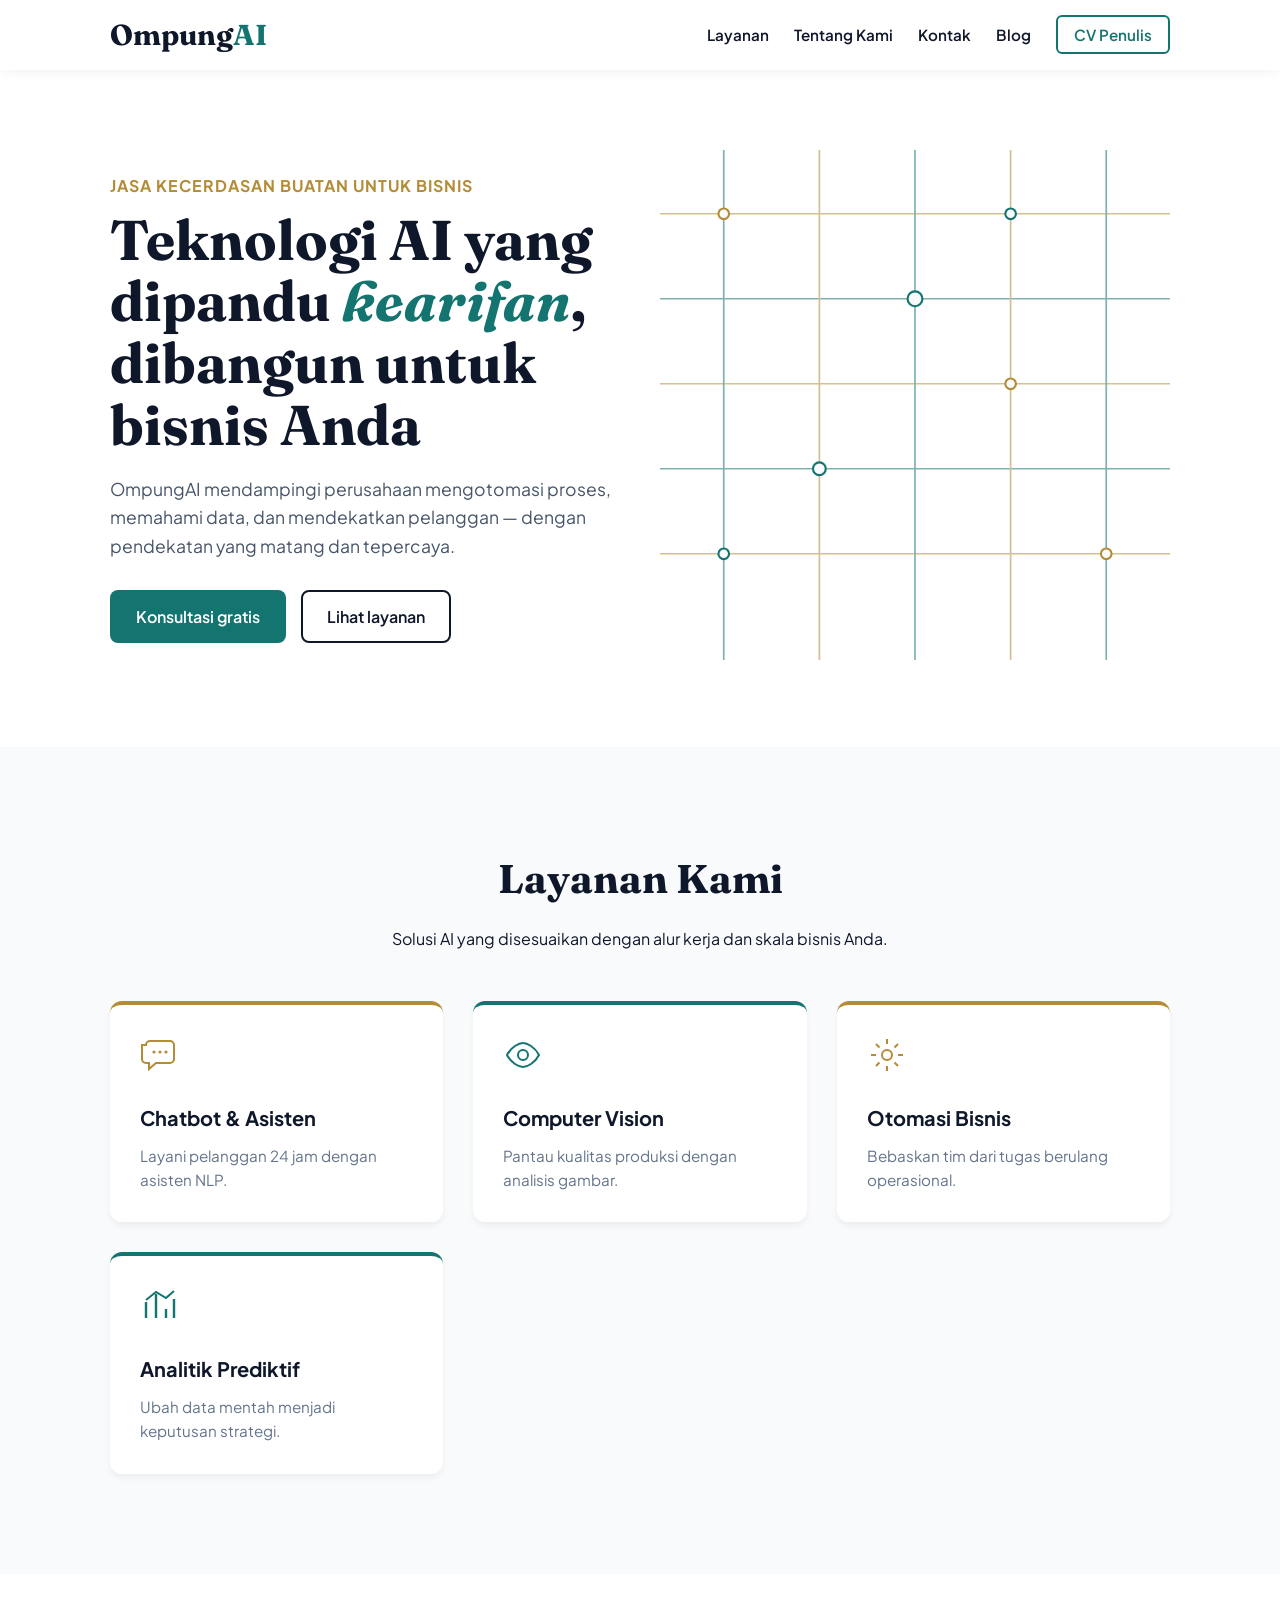
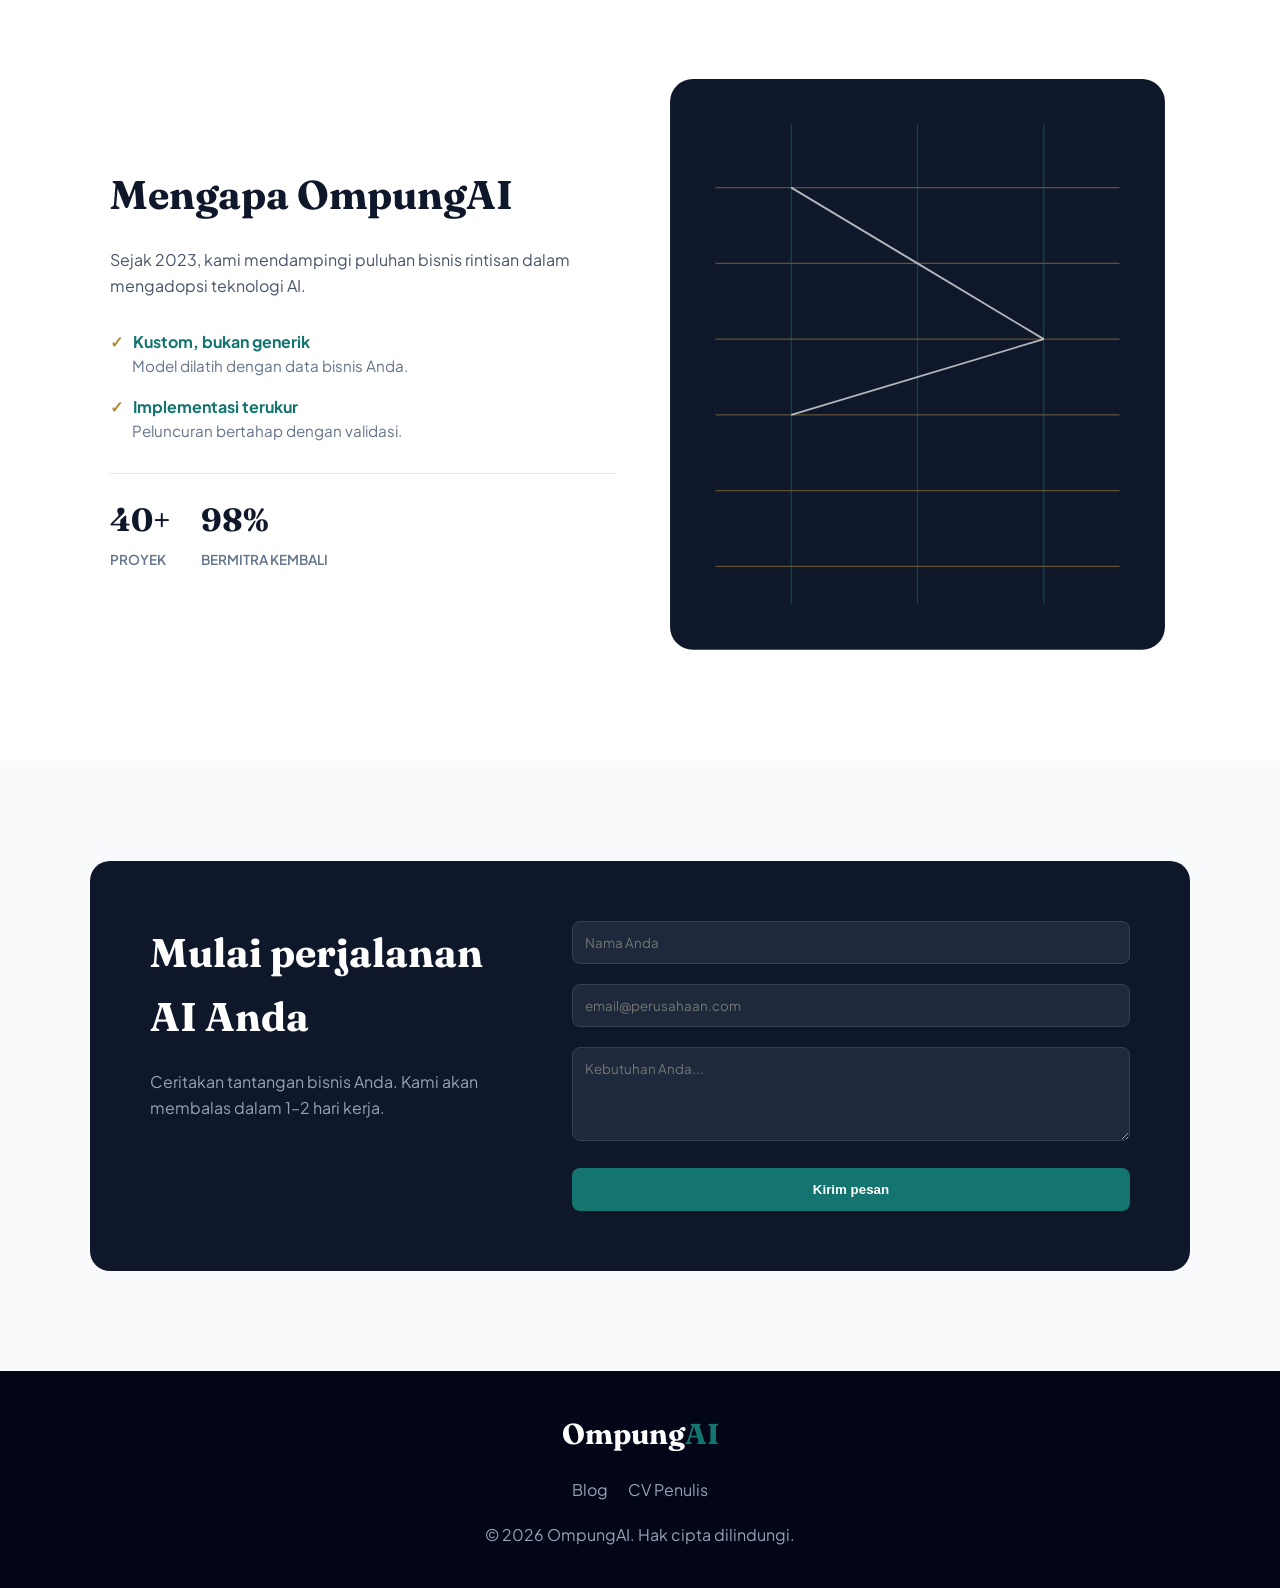
==== commit 63eb7164: "try4" ====
--- a/index.html
+++ b/index.html
@@ -4,32 +4,23 @@
     <meta charset="UTF-8">
     <meta name="viewport" content="width=device-width, initial-scale=1.0">
     <title>OmpungAI — Jasa Kecerdasan Buatan untuk Bisnis</title>
-    <meta name="description" content="OmpungAI mendampingi perusahaan mengadopsi teknologi AI secara matang dan tepercaya: chatbot, computer vision, otomasi proses, dan analitik prediktif.">
-
-    <!-- Google Fonts -->
+    
     <link rel="preconnect" href="https://fonts.googleapis.com">
     <link rel="preconnect" href="https://fonts.gstatic.com" crossorigin>
     <link href="https://fonts.googleapis.com/css2?family=Fraunces:ital,wght@0,500;0,600;0,700;0,900;1,500&family=Plus+Jakarta+Sans:wght@400;500;600;700;800&display=swap" rel="stylesheet">
-
-    <!-- External CSS -->
     <link rel="stylesheet" href="assets/css/style.css">
 </head>
 <body>
 
-    <a class="skip-link" href="#konten">Langsung ke konten</a>
-
-    <!-- HEADER & NAVBAR -->
     <header class="header">
         <div class="container header-container">
-            <a href="#beranda" class="logo">Ompung<span>AI</span></a>
-            <button class="nav-toggle" id="navToggle" aria-expanded="false" aria-controls="navLinks" aria-label="Buka menu navigasi">
-                <span></span><span></span><span></span>
-            </button>
+            <a href="index.html" class="logo">Ompung<span>AI</span></a>
             <nav>
                 <ul class="nav-links" id="navLinks">
                     <li><a href="#layanan">Layanan</a></li>
                     <li><a href="#tentang">Tentang Kami</a></li>
                     <li><a href="#kontak">Kontak</a></li>
+                    <!-- Link ke halaman lain -->
                     <li><a href="blog.html">Blog</a></li>
                     <li><a href="cv.html" class="btn-outline">CV Penulis</a></li>
                 </ul>
@@ -38,203 +29,111 @@
     </header>
 
     <main id="konten">
-        <!-- HERO -->
         <section class="hero" id="beranda">
             <div class="container hero-grid">
                 <div class="hero-content">
                     <p class="hero-kicker">Jasa Kecerdasan Buatan untuk Bisnis</p>
                     <h1>Teknologi AI yang dipandu <em>kearifan</em>, dibangun untuk bisnis Anda</h1>
-                    <p class="hero-lede">OmpungAI mendampingi perusahaan mengotomasi proses, memahami data, dan mendekatkan pelanggan — dengan pendekatan yang matang dan tepercaya, bukan sekadar mengikuti tren.</p>
+                    <p class="hero-lede">OmpungAI mendampingi perusahaan mengotomasi proses, memahami data, dan mendekatkan pelanggan — dengan pendekatan yang matang dan tepercaya.</p>
                     <div class="hero-actions">
                         <a href="#kontak" class="btn btn-primary">Konsultasi gratis</a>
-                        <a href="#layanan" class="btn btn-ghost">Lihat layanan kami</a>
+                        <a href="#layanan" class="btn btn-ghost">Lihat layanan</a>
                     </div>
                 </div>
-                <div class="hero-visual" aria-hidden="true">
+                <div class="hero-visual">
                     <svg viewBox="0 0 480 480" xmlns="http://www.w3.org/2000/svg" class="weave-svg">
                         <g class="weave-lines" stroke-width="1.6" fill="none" opacity="0.55">
-                            <path d="M0 60 L480 60" stroke="var(--brass)"/>
-                            <path d="M0 140 L480 140" stroke="var(--teal)"/>
-                            <path d="M0 220 L480 220" stroke="var(--brass)"/>
-                            <path d="M0 300 L480 300" stroke="var(--teal)"/>
-                            <path d="M0 380 L480 380" stroke="var(--brass)"/>
-                            <path d="M60 0 L60 480" stroke="var(--teal)"/>
-                            <path d="M150 0 L150 480" stroke="var(--brass)"/>
-                            <path d="M240 0 L240 480" stroke="var(--teal)"/>
-                            <path d="M330 0 L330 480" stroke="var(--brass)"/>
-                            <path d="M420 0 L420 480" stroke="var(--teal)"/>
+                            <path d="M0 60 L480 60" stroke="var(--brass)"/><path d="M0 140 L480 140" stroke="var(--teal)"/><path d="M0 220 L480 220" stroke="var(--brass)"/><path d="M0 300 L480 300" stroke="var(--teal)"/><path d="M0 380 L480 380" stroke="var(--brass)"/><path d="M60 0 L60 480" stroke="var(--teal)"/><path d="M150 0 L150 480" stroke="var(--brass)"/><path d="M240 0 L240 480" stroke="var(--teal)"/><path d="M330 0 L330 480" stroke="var(--brass)"/><path d="M420 0 L420 480" stroke="var(--teal)"/>
                         </g>
                         <g class="weave-nodes" fill="var(--paper-white)">
-                            <circle cx="60" cy="60" r="5" stroke="var(--brass)" stroke-width="2"/>
-                            <circle cx="240" cy="140" r="7" stroke="var(--teal)" stroke-width="2"/>
-                            <circle cx="330" cy="220" r="5" stroke="var(--brass)" stroke-width="2"/>
-                            <circle cx="150" cy="300" r="6" stroke="var(--teal)" stroke-width="2"/>
-                            <circle cx="420" cy="380" r="5" stroke="var(--brass)" stroke-width="2"/>
-                            <circle cx="60" cy="380" r="5" stroke="var(--teal)" stroke-width="2"/>
-                            <circle cx="330" cy="60" r="5" stroke="var(--teal)" stroke-width="2"/>
-                        </g>
-                        <g class="weave-links" stroke="var(--brass)" stroke-width="1.2" opacity="0.8">
-                            <line x1="60" y1="60" x2="240" y2="140"/>
-                            <line x1="240" y1="140" x2="330" y2="220"/>
-                            <line x1="330" y1="220" x2="150" y2="300"/>
-                            <line x1="150" y1="300" x2="420" y2="380"/>
-                            <line x1="60" y1="380" x2="150" y2="300"/>
-                            <line x1="330" y1="60" x2="240" y2="140"/>
+                            <circle cx="60" cy="60" r="5" stroke="var(--brass)" stroke-width="2"/><circle cx="240" cy="140" r="7" stroke="var(--teal)" stroke-width="2"/><circle cx="330" cy="220" r="5" stroke="var(--brass)" stroke-width="2"/><circle cx="150" cy="300" r="6" stroke="var(--teal)" stroke-width="2"/><circle cx="420" cy="380" r="5" stroke="var(--brass)" stroke-width="2"/><circle cx="60" cy="380" r="5" stroke="var(--teal)" stroke-width="2"/><circle cx="330" cy="60" r="5" stroke="var(--teal)" stroke-width="2"/>
                         </g>
                     </svg>
                 </div>
             </div>
         </section>
 
-        <!-- LAYANAN -->
         <section id="layanan" class="layanan section-padding">
             <div class="container">
                 <div class="section-head">
                     <h2>Layanan Kami</h2>
-                    <p>Solusi AI yang disesuaikan dengan alur kerja dan skala bisnis Anda — mulai dari eksplorasi awal hingga implementasi penuh.</p>
+                    <p>Solusi AI yang disesuaikan dengan alur kerja dan skala bisnis Anda.</p>
                 </div>
-
                 <div class="grid-layanan">
                     <article class="card card--brass">
-                        <svg class="card-icon" viewBox="0 0 40 40" fill="none" aria-hidden="true"><path d="M6 10a4 4 0 0 1 4-4h20a4 4 0 0 1 4 4v14a4 4 0 0 1-4 4H16l-7 6v-6h-3a4 4 0 0 1-4-4V10z" stroke="currentColor" stroke-width="2" stroke-linejoin="round"/><circle cx="14" cy="17" r="1.6" fill="currentColor"/><circle cx="20" cy="17" r="1.6" fill="currentColor"/><circle cx="26" cy="17" r="1.6" fill="currentColor"/></svg>
-                        <h3>Chatbot &amp; Asisten Virtual</h3>
-                        <p>Layani pelanggan 24 jam dengan asisten berbasis NLP yang merespons secara alami dan konsisten dengan suara merek Anda.</p>
+                        <svg class="card-icon" viewBox="0 0 40 40" fill="none"><path d="M6 10a4 4 0 0 1 4-4h20a4 4 0 0 1 4 4v14a4 4 0 0 1-4 4H16l-7 6v-6h-3a4 4 0 0 1-4-4V10z" stroke="currentColor" stroke-width="2"/><circle cx="14" cy="17" r="1.6" fill="currentColor"/><circle cx="20" cy="17" r="1.6" fill="currentColor"/><circle cx="26" cy="17" r="1.6" fill="currentColor"/></svg>
+                        <h3>Chatbot &amp; Asisten</h3>
+                        <p>Layani pelanggan 24 jam dengan asisten NLP.</p>
                     </article>
-
                     <article class="card card--teal">
-                        <svg class="card-icon" viewBox="0 0 40 40" fill="none" aria-hidden="true"><path d="M4 20c4-8 12-12 16-12s12 4 16 12c-4 8-12 12-16 12S8 28 4 20z" stroke="currentColor" stroke-width="2" stroke-linejoin="round"/><circle cx="20" cy="20" r="5" stroke="currentColor" stroke-width="2"/></svg>
+                        <svg class="card-icon" viewBox="0 0 40 40" fill="none"><path d="M4 20c4-8 12-12 16-12s12 4 16 12c-4 8-12 12-16 12S8 28 4 20z" stroke="currentColor" stroke-width="2"/><circle cx="20" cy="20" r="5" stroke="currentColor" stroke-width="2"/></svg>
                         <h3>Computer Vision</h3>
-                        <p>Pantau kualitas produksi, kenali objek, dan tingkatkan keamanan lewat analisis gambar dan video secara real-time.</p>
+                        <p>Pantau kualitas produksi dengan analisis gambar.</p>
                     </article>
-
                     <article class="card card--brass">
-                        <svg class="card-icon" viewBox="0 0 40 40" fill="none" aria-hidden="true"><circle cx="20" cy="20" r="5" stroke="currentColor" stroke-width="2"/><path d="M20 4v5M20 31v5M4 20h5M31 20h5M9 9l3.5 3.5M27.5 27.5 31 31M31 9l-3.5 3.5M12.5 27.5 9 31" stroke="currentColor" stroke-width="2" stroke-linecap="round"/></svg>
-                        <h3>Otomasi Proses Bisnis</h3>
-                        <p>Bebaskan tim Anda dari tugas berulang. Agen AI kami menangani alur kerja operasional secara presisi dan aman.</p>
+                        <svg class="card-icon" viewBox="0 0 40 40" fill="none"><circle cx="20" cy="20" r="5" stroke="currentColor" stroke-width="2"/><path d="M20 4v5M20 31v5M4 20h5M31 20h5M9 9l3.5 3.5M27.5 27.5 31 31M31 9l-3.5 3.5M12.5 27.5 9 31" stroke="currentColor" stroke-width="2"/></svg>
+                        <h3>Otomasi Bisnis</h3>
+                        <p>Bebaskan tim dari tugas berulang operasional.</p>
                     </article>
-
                     <article class="card card--teal">
-                        <svg class="card-icon" viewBox="0 0 40 40" fill="none" aria-hidden="true"><path d="M6 32V16M16 32V8M26 32v-9M34 32V13" stroke="currentColor" stroke-width="2.4" stroke-linecap="round"/><path d="M6 14l10-8 10 6 8-7" stroke="currentColor" stroke-width="2" stroke-linecap="round" stroke-linejoin="round"/></svg>
+                        <svg class="card-icon" viewBox="0 0 40 40" fill="none"><path d="M6 32V16M16 32V8M26 32v-9M34 32V13" stroke="currentColor" stroke-width="2.4"/><path d="M6 14l10-8 10 6 8-7" stroke="currentColor" stroke-width="2"/></svg>
                         <h3>Analitik Prediktif</h3>
-                        <p>Ubah data mentah menjadi arah. Kami membantu memprediksi tren pasar dan perilaku pelanggan untuk keputusan yang lebih tajam.</p>
+                        <p>Ubah data mentah menjadi keputusan strategi.</p>
                     </article>
                 </div>
             </div>
         </section>
 
-        <!-- TENTANG -->
         <section id="tentang" class="tentang section-padding">
             <div class="container tentang-flex">
                 <div class="tentang-text">
                     <h2 class="text-left">Mengapa OmpungAI</h2>
-                    <p>Sejak 2023, kami mendampingi puluhan bisnis rintisan hingga perusahaan skala enterprise dalam mengadopsi teknologi AI — bukan sebagai proyek satu kali, tapi sebagai kemitraan jangka panjang.</p>
-
+                    <p>Sejak 2023, kami mendampingi puluhan bisnis rintisan dalam mengadopsi teknologi AI.</p>
                     <dl class="keunggulan-list">
-                        <div class="keunggulan-item">
-                            <dt>Kustom, bukan generik</dt>
-                            <dd>Model dilatih dan disesuaikan dengan data serta proses bisnis Anda sendiri.</dd>
-                        </div>
-                        <div class="keunggulan-item">
-                            <dt>Implementasi terukur</dt>
-                            <dd>Peluncuran bertahap dengan validasi di tiap tahap, bukan asal cepat.</dd>
-                        </div>
-                        <div class="keunggulan-item">
-                            <dt>Pendampingan berkelanjutan</dt>
-                            <dd>Dukungan teknis dan pemeliharaan berkala setelah sistem berjalan.</dd>
-                        </div>
+                        <div class="keunggulan-item"><dt>Kustom, bukan generik</dt><dd>Model dilatih dengan data bisnis Anda.</dd></div>
+                        <div class="keunggulan-item"><dt>Implementasi terukur</dt><dd>Peluncuran bertahap dengan validasi.</dd></div>
                     </dl>
-
                     <div class="stats-row">
-                        <div class="stat"><span class="stat-num">2023</span><span class="stat-label">Tahun berdiri</span></div>
-                        <div class="stat"><span class="stat-num">40+</span><span class="stat-label">Proyek selesai</span></div>
-                        <div class="stat"><span class="stat-num">98%</span><span class="stat-label">Klien bermitra kembali</span></div>
+                        <div class="stat"><span class="stat-num">40+</span><span class="stat-label">Proyek</span></div>
+                        <div class="stat"><span class="stat-num">98%</span><span class="stat-label">Bermitra kembali</span></div>
                     </div>
                 </div>
-
-                <div class="tentang-visual" aria-hidden="true">
+                <div class="tentang-visual">
                     <svg viewBox="0 0 400 460" xmlns="http://www.w3.org/2000/svg">
                         <rect x="4" y="4" width="392" height="452" rx="18" fill="var(--ink)"/>
-                        <g stroke="var(--brass)" stroke-width="1" opacity="0.5">
-                            <path d="M40 90h320M40 150h320M40 210h320M40 270h320M40 330h320M40 390h320"/>
-                        </g>
-                        <g stroke="var(--teal)" stroke-width="1" opacity="0.5">
-                            <path d="M100 40v380M200 40v380M300 40v380"/>
-                        </g>
-                        <g>
-                            <circle cx="100" cy="90" r="6" fill="var(--brass)"/>
-                            <circle cx="200" cy="150" r="9" fill="var(--teal)"/>
-                            <circle cx="300" cy="210" r="6" fill="var(--brass)"/>
-                            <circle cx="100" cy="270" r="7" fill="var(--teal)"/>
-                            <circle cx="300" cy="330" r="6" fill="var(--brass)"/>
-                            <circle cx="200" cy="390" r="8" fill="var(--teal)"/>
-                        </g>
-                        <g stroke="var(--paper-white)" stroke-width="1.4" opacity="0.7">
-                            <line x1="100" y1="90" x2="200" y2="150"/>
-                            <line x1="200" y1="150" x2="300" y2="210"/>
-                            <line x1="300" y1="210" x2="100" y2="270"/>
-                            <line x1="100" y1="270" x2="300" y2="330"/>
-                            <line x1="300" y1="330" x2="200" y2="390"/>
-                        </g>
+                        <g stroke="var(--brass)" stroke-width="1" opacity="0.5"><path d="M40 90h320M40 150h320M40 210h320M40 270h320M40 330h320M40 390h320"/></g>
+                        <g stroke="var(--teal)" stroke-width="1" opacity="0.5"><path d="M100 40v380M200 40v380M300 40v380"/></g>
+                        <g stroke="var(--paper-white)" stroke-width="1.4" opacity="0.7"><line x1="100" y1="90" x2="200" y2="150"/><line x1="200" y1="150" x2="300" y2="210"/><line x1="300" y1="210" x2="100" y2="270"/></g>
                     </svg>
                 </div>
             </div>
         </section>
 
-        <!-- KONTAK -->
         <section id="kontak" class="kontak section-padding">
             <div class="container kontak-grid">
                 <div class="kontak-intro">
                     <h2 class="text-left">Mulai perjalanan AI Anda</h2>
-                    <p>Ceritakan tantangan bisnis Anda. Kami akan menyusun rekomendasi awal tanpa biaya, biasanya dibalas dalam 1–2 hari kerja.</p>
+                    <p>Ceritakan tantangan bisnis Anda. Kami akan membalas dalam 1–2 hari kerja.</p>
                 </div>
-
                 <form action="#" method="POST" class="contact-form">
-                    <div class="form-group">
-                        <label for="nama">Nama lengkap</label>
-                        <input type="text" id="nama" name="nama" placeholder="Nama Anda" required>
-                    </div>
-                    <div class="form-group">
-                        <label for="email">Email perusahaan</label>
-                        <input type="email" id="email" name="email" placeholder="email@perusahaan.com" required>
-                    </div>
-                    <div class="form-group">
-                        <label for="pesan">Pesan / kebutuhan</label>
-                        <textarea id="pesan" name="pesan" rows="4" placeholder="Ceritakan singkat masalah bisnis yang ingin diselesaikan..." required></textarea>
-                    </div>
+                    <div class="form-group"><input type="text" placeholder="Nama Anda" required></div>
+                    <div class="form-group"><input type="email" placeholder="email@perusahaan.com" required></div>
+                    <div class="form-group"><textarea rows="4" placeholder="Kebutuhan Anda..." required></textarea></div>
                     <button type="submit" class="btn btn-primary btn-block">Kirim pesan</button>
                 </form>
             </div>
         </section>
     </main>
 
-    <!-- FOOTER -->
     <footer class="footer">
-        <div class="container footer-content">
+        <div class="container">
             <a href="#beranda" class="logo footer-logo">Ompung<span>AI</span></a>
             <ul class="footer-links">
-                <li><a href="#layanan">Layanan</a></li>
-                <li><a href="#tentang">Tentang Kami</a></li>
-                <li><a href="#kontak">Kontak</a></li>
                 <li><a href="blog.html">Blog</a></li>
                 <li><a href="cv.html">CV Penulis</a></li>
             </ul>
-            <p class="footer-copy">&copy; 2026 OmpungAI. Hak cipta dilindungi.</p>
+            <p>&copy; 2026 OmpungAI. Hak cipta dilindungi.</p>
         </div>
     </footer>
-
-    <script>
-        const navToggle = document.getElementById('navToggle');
-        const navLinks = document.getElementById('navLinks');
-        navToggle.addEventListener('click', () => {
-            const open = navLinks.classList.toggle('is-open');
-            navToggle.setAttribute('aria-expanded', String(open));
-        });
-        navLinks.querySelectorAll('a').forEach(link => {
-            link.addEventListener('click', () => {
-                navLinks.classList.remove('is-open');
-                navToggle.setAttribute('aria-expanded', 'false');
-            });
-        });
-    </script>
 </body>
 </html>
--- a/assets/css/style.css
+++ b/assets/css/style.css
@@ -1,683 +1,126 @@
-/* ==========================================================================
-   DESIGN TOKENS
-   ========================================================================== */
+/* =========================================
+   TEMA & VARIABEL OMPUNGAI
+   ========================================= */
 :root {
-    /* Base palette — night ink, warm stone paper, brass & teal accents */
-    --ink: #161A23;
-    --ink-soft: #1F2430;
-    --paper: #E9E7DF;
-    --paper-white: #FAF9F5;
-    --brass: #B98A2E;
-    --brass-soft: #E7D5A6;
-    --teal: #1F7A72;
-    --teal-deep: #12433E;
-    --text-dark: #1B1E27;
-    --text-muted: #5B5F6B;
-    --border: #D8D5C9;
-
-    --font-display: 'Fraunces', serif;
+    --brass: #b48c36;
+    --teal: #14746f;
+    --ink: #0f172a;
+    --paper-white: #f8fafc;
+    --white: #ffffff;
+    --font-heading: 'Fraunces', serif;
     --font-body: 'Plus Jakarta Sans', sans-serif;
-
-    --container-width: 1140px;
-    --radius-sm: 4px;
-    --radius-md: 10px;
-    --transition: 200ms ease;
+    --transition: all 0.3s ease;
 }
 
-/* ==========================================================================
-   RESET & BASE
-   ========================================================================== */
-* {
-    margin: 0;
-    padding: 0;
-    box-sizing: border-box;
-}
+* { margin: 0; padding: 0; box-sizing: border-box; }
+html { scroll-behavior: smooth; }
+body { font-family: var(--font-body); color: var(--ink); background-color: var(--paper-white); line-height: 1.6; }
+a { text-decoration: none; color: inherit; transition: var(--transition); }
+ul { list-style: none; }
 
-html {
-    scroll-behavior: smooth;
-}
+.container { max-width: 1100px; margin: 0 auto; padding: 0 20px; }
+.section-padding { padding: 100px 0; }
+.text-left { text-align: left; }
 
-body {
-    font-family: var(--font-body);
-    color: var(--text-dark);
-    background-color: var(--paper);
-    line-height: 1.6;
-    font-size: 16px;
-}
+/* =========================================
+   HEADER & NAVBAR
+   ========================================= */
+.header { background: var(--white); box-shadow: 0 2px 10px rgba(0,0,0,0.05); position: sticky; top: 0; z-index: 1000; }
+.header-container { display: flex; justify-content: space-between; align-items: center; height: 70px; }
+.logo { font-family: var(--font-heading); font-size: 1.8rem; font-weight: 700; color: var(--ink); }
+.logo span { color: var(--teal); }
+.nav-links { display: flex; gap: 25px; align-items: center; }
+.nav-links a { font-weight: 600; font-size: 0.95rem; }
+.nav-links a:hover { color: var(--teal); }
+.nav-toggle { display: none; } /* Disembunyikan di desktop */
+.skip-link { position: absolute; top: -40px; left: 0; background: var(--teal); color: white; padding: 8px; z-index: 100; }
+.skip-link:focus { top: 0; }
 
-a {
-    text-decoration: none;
-    color: inherit;
-}
+/* =========================================
+   BUTTONS
+   ========================================= */
+.btn { display: inline-block; padding: 12px 24px; border-radius: 8px; font-weight: 600; cursor: pointer; border: 2px solid transparent; }
+.btn-primary { background: var(--teal); color: var(--white); }
+.btn-primary:hover { background: #0f5c58; transform: translateY(-2px); }
+.btn-ghost { border-color: var(--ink); color: var(--ink); }
+.btn-ghost:hover { background: var(--ink); color: var(--white); }
+.btn-outline { border: 2px solid var(--teal); color: var(--teal); padding: 8px 16px; border-radius: 6px; }
+.btn-outline:hover { background: var(--teal); color: var(--white); }
+.btn-block { width: 100%; text-align: center; }
 
-ul {
-    list-style: none;
-}
+/* =========================================
+   HERO SECTION
+   ========================================= */
+.hero { padding: 80px 0; background: var(--white); overflow: hidden; }
+.hero-grid { display: grid; grid-template-columns: 1fr 1fr; gap: 40px; align-items: center; }
+.hero-kicker { color: var(--brass); font-weight: 700; text-transform: uppercase; letter-spacing: 1px; margin-bottom: 10px; }
+.hero h1 { font-family: var(--font-heading); font-size: 3.5rem; line-height: 1.1; margin-bottom: 20px; color: var(--ink); }
+.hero h1 em { color: var(--teal); font-style: italic; }
+.hero-lede { font-size: 1.1rem; color: #475569; margin-bottom: 30px; }
+.hero-actions { display: flex; gap: 15px; }
+.hero-visual svg { width: 100%; height: auto; }
 
-img, svg {
-    max-width: 100%;
-    display: block;
-}
+/* =========================================
+   LAYANAN SECTION
+   ========================================= */
+.section-head { text-align: center; margin-bottom: 50px; max-width: 600px; margin-left: auto; margin-right: auto; }
+.section-head h2 { font-family: var(--font-heading); font-size: 2.5rem; margin-bottom: 15px; }
+.grid-layanan { display: grid; grid-template-columns: repeat(auto-fit, minmax(250px, 1fr)); gap: 30px; }
+.card { background: var(--white); padding: 30px; border-radius: 12px; border-top: 4px solid var(--ink); box-shadow: 0 4px 6px rgba(0,0,0,0.05); transition: var(--transition); }
+.card:hover { transform: translateY(-5px); box-shadow: 0 10px 20px rgba(0,0,0,0.1); }
+.card--brass { border-top-color: var(--brass); }
+.card--teal { border-top-color: var(--teal); }
+.card-icon { width: 40px; height: 40px; margin-bottom: 20px; color: var(--ink); }
+.card--brass .card-icon { color: var(--brass); }
+.card--teal .card-icon { color: var(--teal); }
+.card h3 { font-size: 1.25rem; margin-bottom: 10px; }
+.card p { color: #64748b; font-size: 0.95rem; }
 
-button {
-    font-family: inherit;
-}
+/* =========================================
+   TENTANG SECTION
+   ========================================= */
+.tentang { background: var(--white); }
+.tentang-flex { display: flex; gap: 50px; align-items: center; }
+.tentang-text { flex: 1; }
+.tentang-text h2 { font-family: var(--font-heading); font-size: 2.5rem; margin-bottom: 20px; }
+.tentang-text p { color: #475569; margin-bottom: 30px; }
+.keunggulan-list { margin-bottom: 30px; display: grid; gap: 15px; }
+.keunggulan-item dt { font-weight: 700; color: var(--teal); display: flex; align-items: center; gap: 10px; }
+.keunggulan-item dt::before { content: '✓'; color: var(--brass); font-weight: bold; }
+.keunggulan-item dd { color: #64748b; margin-left: 22px; font-size: 0.95rem; }
+.stats-row { display: flex; gap: 30px; border-top: 1px solid #e2e8f0; padding-top: 20px; }
+.stat-num { display: block; font-family: var(--font-heading); font-size: 2rem; color: var(--ink); font-weight: 700; }
+.stat-label { font-size: 0.85rem; color: #64748b; text-transform: uppercase; font-weight: 600; }
+.tentang-visual { flex: 1; text-align: center; }
+.tentang-visual svg { max-width: 100%; height: auto; }
 
-.container {
-    max-width: var(--container-width);
-    margin: 0 auto;
-    padding: 0 24px;
-}
+/* =========================================
+   KONTAK SECTION
+   ========================================= */
+.kontak-grid { display: grid; grid-template-columns: 1fr 1.5fr; gap: 50px; background: var(--ink); color: var(--white); padding: 60px; border-radius: 20px; }
+.kontak-intro h2 { font-family: var(--font-heading); font-size: 2.5rem; margin-bottom: 20px; }
+.kontak-intro p { color: #94a3b8; }
+.form-group { margin-bottom: 20px; }
+.form-group label { display: block; margin-bottom: 8px; font-weight: 600; font-size: 0.9rem; }
+.form-group input, .form-group textarea { width: 100%; padding: 12px; border-radius: 8px; border: 1px solid #334155; background: #1e293b; color: white; font-family: inherit; }
+.form-group input:focus, .form-group textarea:focus { outline: none; border-color: var(--teal); }
 
-.section-padding {
-    padding: 96px 0;
-}
+/* =========================================
+   FOOTER
+   ========================================= */
+.footer { background: #020617; color: #94a3b8; padding: 40px 0; text-align: center; }
+.footer-logo { display: inline-block; margin-bottom: 20px; color: var(--white); }
+.footer-links { display: flex; justify-content: center; gap: 20px; margin-bottom: 20px; }
+.footer-links a:hover { color: var(--teal); }
 
-.skip-link {
-    position: absolute;
-    left: -999px;
-    top: 0;
-    background: var(--brass);
-    color: var(--ink);
-    padding: 10px 18px;
-    z-index: 2000;
-    font-weight: 600;
-}
-
-.skip-link:focus {
-    left: 16px;
-    top: 16px;
-}
-
-:focus-visible {
-    outline: 2px solid var(--teal);
-    outline-offset: 3px;
-}
-
-/* ==========================================================================
-   TYPOGRAPHY
-   ========================================================================== */
-h1, h2, h3 {
-    font-family: var(--font-display);
-    color: var(--ink);
-    line-height: 1.15;
-    font-weight: 600;
-}
-
-h1 em, .hero-content em {
-    font-style: italic;
-    color: var(--brass);
-}
-
-h2 {
-    font-size: clamp(1.9rem, 1.6rem + 1.3vw, 2.5rem);
-    max-width: 16ch;
-}
-
-h3 {
-    font-size: 1.25rem;
-    margin-bottom: 10px;
-}
-
-p {
-    max-width: 62ch;
-    color: var(--text-muted);
-}
-
-.text-left {
-    text-align: left;
-}
-
-.section-head {
-    display: flex;
-    flex-wrap: wrap;
-    justify-content: space-between;
-    align-items: flex-end;
-    gap: 24px;
-    margin-bottom: 48px;
-    border-bottom: 1px solid var(--border);
-    padding-bottom: 28px;
-}
-
-.section-head h2 {
-    max-width: 12ch;
-}
-
-.section-head p {
-    max-width: 42ch;
-    margin: 0;
-}
-
-/* ==========================================================================
-   HEADER & NAV
-   ========================================================================== */
-.header {
-    background-color: var(--paper-white);
-    border-bottom: 1px solid var(--border);
-    position: sticky;
-    top: 0;
-    z-index: 1000;
-}
-
-.header-container {
-    display: flex;
-    justify-content: space-between;
-    align-items: center;
-    height: 76px;
-}
-
-.logo {
-    font-family: var(--font-display);
-    font-size: 1.5rem;
-    font-weight: 700;
-    color: var(--ink);
-}
-
-.logo span {
-    color: var(--brass);
-}
-
-.nav-links {
-    display: flex;
-    gap: 32px;
-    align-items: center;
-}
-
-.nav-links a {
-    font-weight: 500;
-    font-size: 0.95rem;
-    color: var(--text-dark);
-    position: relative;
-    transition: color var(--transition);
-}
-
-.nav-links a:not(.btn-outline)::after {
-    content: '';
-    position: absolute;
-    left: 0;
-    bottom: -6px;
-    width: 0;
-    height: 2px;
-    background-color: var(--brass);
-    transition: width var(--transition);
-}
-
-.nav-links a:not(.btn-outline):hover::after,
-.nav-links a:not(.btn-outline):focus-visible::after {
-    width: 100%;
-}
-
-.nav-links a:hover {
-    color: var(--brass);
-}
-
-.nav-toggle {
-    display: none;
-    flex-direction: column;
-    justify-content: center;
-    gap: 5px;
-    width: 40px;
-    height: 40px;
-    background: none;
-    border: 1px solid var(--border);
-    border-radius: var(--radius-sm);
-    cursor: pointer;
-}
-
-.nav-toggle span {
-    display: block;
-    width: 18px;
-    height: 2px;
-    margin: 0 auto;
-    background-color: var(--ink);
-}
-
-/* ==========================================================================
-   BUTTONS
-   ========================================================================== */
-.btn {
-    display: inline-block;
-    padding: 13px 30px;
-    font-weight: 600;
-    font-size: 0.95rem;
-    border-radius: var(--radius-sm);
-    cursor: pointer;
-    border: 1px solid transparent;
-    text-align: center;
-    transition: background-color var(--transition), color var(--transition), border-color var(--transition), transform var(--transition);
-}
-
-.btn-primary {
-    background-color: var(--brass);
-    color: var(--ink);
-}
-
-.btn-primary:hover,
-.btn-primary:focus-visible {
-    background-color: #A67A24;
-    transform: translateY(-2px);
-}
-
-.btn-ghost {
-    color: var(--ink);
-    border-color: var(--ink);
-    background: transparent;
-}
-
-.btn-ghost:hover,
-.btn-ghost:focus-visible {
-    background-color: var(--ink);
-    color: var(--paper-white);
-}
-
-.btn-outline {
-    border: 1px solid var(--ink);
-    color: var(--ink);
-    padding: 8px 18px;
-    border-radius: var(--radius-sm);
-}
-
-.btn-outline:hover {
-    background-color: var(--ink);
-    color: var(--paper-white);
-}
-
-.btn-block {
-    width: 100%;
-}
-
-/* ==========================================================================
-   HERO
-   ========================================================================== */
-.hero {
-    background-color: var(--ink);
-    color: var(--paper-white);
-    padding: 110px 0 90px;
-    overflow: hidden;
-}
-
-.hero-grid {
-    display: flex;
-    align-items: center;
-    gap: 60px;
-}
-
-.hero-content {
-    flex: 1 1 480px;
-    max-width: 620px;
-}
-
-.hero-kicker {
-    color: var(--brass-soft);
-    font-weight: 600;
-    font-size: 0.95rem;
-    margin-bottom: 18px;
-}
-
-.hero h1 {
-    color: var(--paper-white);
-    font-size: clamp(2.3rem, 1.7rem + 2.6vw, 3.6rem);
-    font-weight: 600;
-    margin-bottom: 22px;
-}
-
-.hero-lede {
-    color: #C7CBD4;
-    font-size: 1.08rem;
-    margin-bottom: 34px;
-}
-
-.hero-actions {
-    display: flex;
-    gap: 16px;
-    flex-wrap: wrap;
-}
-
-.hero .btn-ghost {
-    color: var(--paper-white);
-    border-color: #464C5C;
-}
-
-.hero .btn-ghost:hover {
-    background-color: var(--paper-white);
-    color: var(--ink);
-}
-
-.hero-visual {
-    flex: 1 1 340px;
-    max-width: 420px;
-}
-
-.weave-svg {
-    width: 100%;
-    height: auto;
-}
-
-@media (prefers-reduced-motion: no-preference) {
-    .weave-nodes circle {
-        animation: pulse 3.2s ease-in-out infinite;
-    }
-    .weave-nodes circle:nth-child(2) { animation-delay: .4s; }
-    .weave-nodes circle:nth-child(3) { animation-delay: .8s; }
-    .weave-nodes circle:nth-child(4) { animation-delay: 1.2s; }
-    .weave-nodes circle:nth-child(5) { animation-delay: 1.6s; }
-}
-
-@keyframes pulse {
-    0%, 100% { opacity: 1; }
-    50% { opacity: .35; }
-}
-
-/* ==========================================================================
-   LAYANAN (Grid)
-   ========================================================================== */
-.grid-layanan {
-    display: grid;
-    grid-template-columns: repeat(auto-fit, minmax(250px, 1fr));
-    gap: 2px;
-    background-color: var(--border);
-    border: 1px solid var(--border);
-}
-
-.card {
-    background-color: var(--paper-white);
-    padding: 34px 30px;
-    border-left: 3px solid transparent;
-    transition: background-color var(--transition);
-}
-
-.card--brass {
-    border-left-color: var(--brass);
-}
-
-.card--teal {
-    border-left-color: var(--teal);
-}
-
-.card:hover {
-    background-color: #FFFEFB;
-}
-
-.card-icon {
-    width: 34px;
-    height: 34px;
-    color: var(--brass);
-    margin-bottom: 18px;
-}
-
-.card--teal .card-icon {
-    color: var(--teal);
-}
-
-.card p {
-    font-size: 0.96rem;
-    max-width: none;
-}
-
-/* ==========================================================================
-   TENTANG (Flexbox)
-   ========================================================================== */
-.tentang {
-    background-color: var(--paper-white);
-}
-
-.tentang-flex {
-    display: flex;
-    align-items: center;
-    gap: 64px;
-}
-
-.tentang-text {
-    flex: 1.1;
-}
-
-.tentang-text p {
-    margin: 18px 0 30px;
-}
-
-.keunggulan-list {
-    display: flex;
-    flex-direction: column;
-    gap: 18px;
-    margin-bottom: 40px;
-}
-
-.keunggulan-item {
-    padding-left: 20px;
-    border-left: 2px solid var(--brass);
-}
-
-.keunggulan-item dt {
-    font-weight: 700;
-    color: var(--ink);
-    font-size: 1rem;
-    margin-bottom: 4px;
-}
-
-.keunggulan-item dd {
-    color: var(--text-muted);
-    font-size: 0.94rem;
-    max-width: 48ch;
-}
-
-.stats-row {
-    display: flex;
-    gap: 36px;
-    flex-wrap: wrap;
-    border-top: 1px solid var(--border);
-    padding-top: 28px;
-}
-
-.stat {
-    display: flex;
-    flex-direction: column;
-}
-
-.stat-num {
-    font-family: var(--font-display);
-    font-size: 1.8rem;
-    font-weight: 700;
-    color: var(--ink);
-}
-
-.stat-label {
-    font-size: 0.85rem;
-    color: var(--text-muted);
-}
-
-.tentang-visual {
-    flex: 1;
-    max-width: 400px;
-}
-
-/* ==========================================================================
-   KONTAK
-   ========================================================================== */
-.kontak {
-    background-color: var(--ink);
-    color: var(--paper-white);
-}
-
-.kontak-grid {
-    display: flex;
-    gap: 64px;
-    align-items: flex-start;
-    flex-wrap: wrap;
-}
-
-.kontak-intro {
-    flex: 1 1 320px;
-}
-
-.kontak h2 {
-    color: var(--paper-white);
-}
-
-.kontak-intro p {
-    color: #C7CBD4;
-    margin-top: 16px;
-}
-
-.contact-form {
-    flex: 1.2 1 380px;
-    background-color: var(--paper-white);
-    padding: 40px;
-    border-radius: var(--radius-md);
-}
-
-.form-group {
-    margin-bottom: 20px;
-}
-
-.form-group label {
-    display: block;
-    margin-bottom: 8px;
-    font-weight: 600;
-    font-size: 0.92rem;
-    color: var(--ink);
-}
-
-.form-group input,
-.form-group textarea {
-    width: 100%;
-    padding: 12px 14px;
-    border: 1px solid var(--border);
-    border-radius: var(--radius-sm);
-    font-family: inherit;
-    font-size: 0.98rem;
-    color: var(--text-dark);
-    transition: border-color var(--transition), box-shadow var(--transition);
-}
-
-.form-group input:focus,
-.form-group textarea:focus {
-    outline: none;
-    border-color: var(--teal);
-    box-shadow: 0 0 0 3px rgba(31, 122, 114, 0.18);
-}
-
-/* ==========================================================================
-   FOOTER
-   ========================================================================== */
-.footer {
-    background-color: var(--ink);
-    color: #9CA1AE;
-    padding: 40px 0;
-    border-top: 1px solid #2A3040;
-}
-
-.footer-content {
-    display: flex;
-    flex-wrap: wrap;
-    justify-content: space-between;
-    align-items: center;
-    gap: 20px;
-}
-
-.footer-logo {
-    color: var(--paper-white);
-}
-
-.footer-links {
-    display: flex;
-    gap: 24px;
-    flex-wrap: wrap;
-}
-
-.footer-links a {
-    font-size: 0.9rem;
-    transition: color var(--transition);
-}
-
-.footer-links a:hover {
-    color: var(--brass-soft);
-}
-
-.footer-copy {
-    font-size: 0.85rem;
-    color: #7A7F8C;
-}
-
-/* ==========================================================================
-   RESPONSIVE
-   ========================================================================== */
-@media screen and (max-width: 860px) {
-    .hero-grid {
-        flex-direction: column;
-    }
-
-    .hero-visual {
-        max-width: 320px;
-    }
-
-    .tentang-flex {
-        flex-direction: column-reverse;
-    }
-
-    .tentang-visual {
-        max-width: 300px;
-        margin: 0 auto;
-    }
-}
-
-@media screen and (max-width: 720px) {
-    .section-padding {
-        padding: 64px 0;
-    }
-
-    .nav-toggle {
-        display: flex;
-    }
-
-    .nav-links {
-        position: absolute;
-        top: 76px;
-        left: 0;
-        right: 0;
-        background-color: var(--paper-white);
-        border-bottom: 1px solid var(--border);
-        flex-direction: column;
-        align-items: flex-start;
-        gap: 4px;
-        padding: 16px 24px 24px;
-        transform: translateY(-8px);
-        opacity: 0;
-        pointer-events: none;
-        transition: opacity var(--transition), transform var(--transition);
-    }
-
-    .nav-links.is-open {
-        opacity: 1;
-        transform: translateY(0);
-        pointer-events: auto;
-    }
-
-    .nav-links li {
-        width: 100%;
-        padding: 10px 0;
-    }
-
-    .section-head {
-        flex-direction: column;
-        align-items: flex-start;
-    }
-
-    .kontak-grid {
-        flex-direction: column;
-    }
-
-    .contact-form {
-        padding: 28px;
-        width: 100%;
-    }
-}
-
-@media screen and (max-width: 480px) {
-    .hero {
-        padding: 90px 0 60px;
-    }
-
-    .header-container {
-        height: 68px;
-    }
+/* =========================================
+   RESPONSIVE (Mobile)
+   ========================================= */
+@media screen and (max-width: 768px) {
+    .header-container { flex-wrap: wrap; height: auto; padding: 15px 0; justify-content: center; gap: 15px; }
+    .hero-grid, .tentang-flex, .kontak-grid { grid-template-columns: 1fr; }
+    .hero h1 { font-size: 2.5rem; }
+    .kontak-grid { padding: 30px 20px; }
+    .hero-actions { flex-direction: column; }
+    .stats-row { flex-wrap: wrap; }
 }
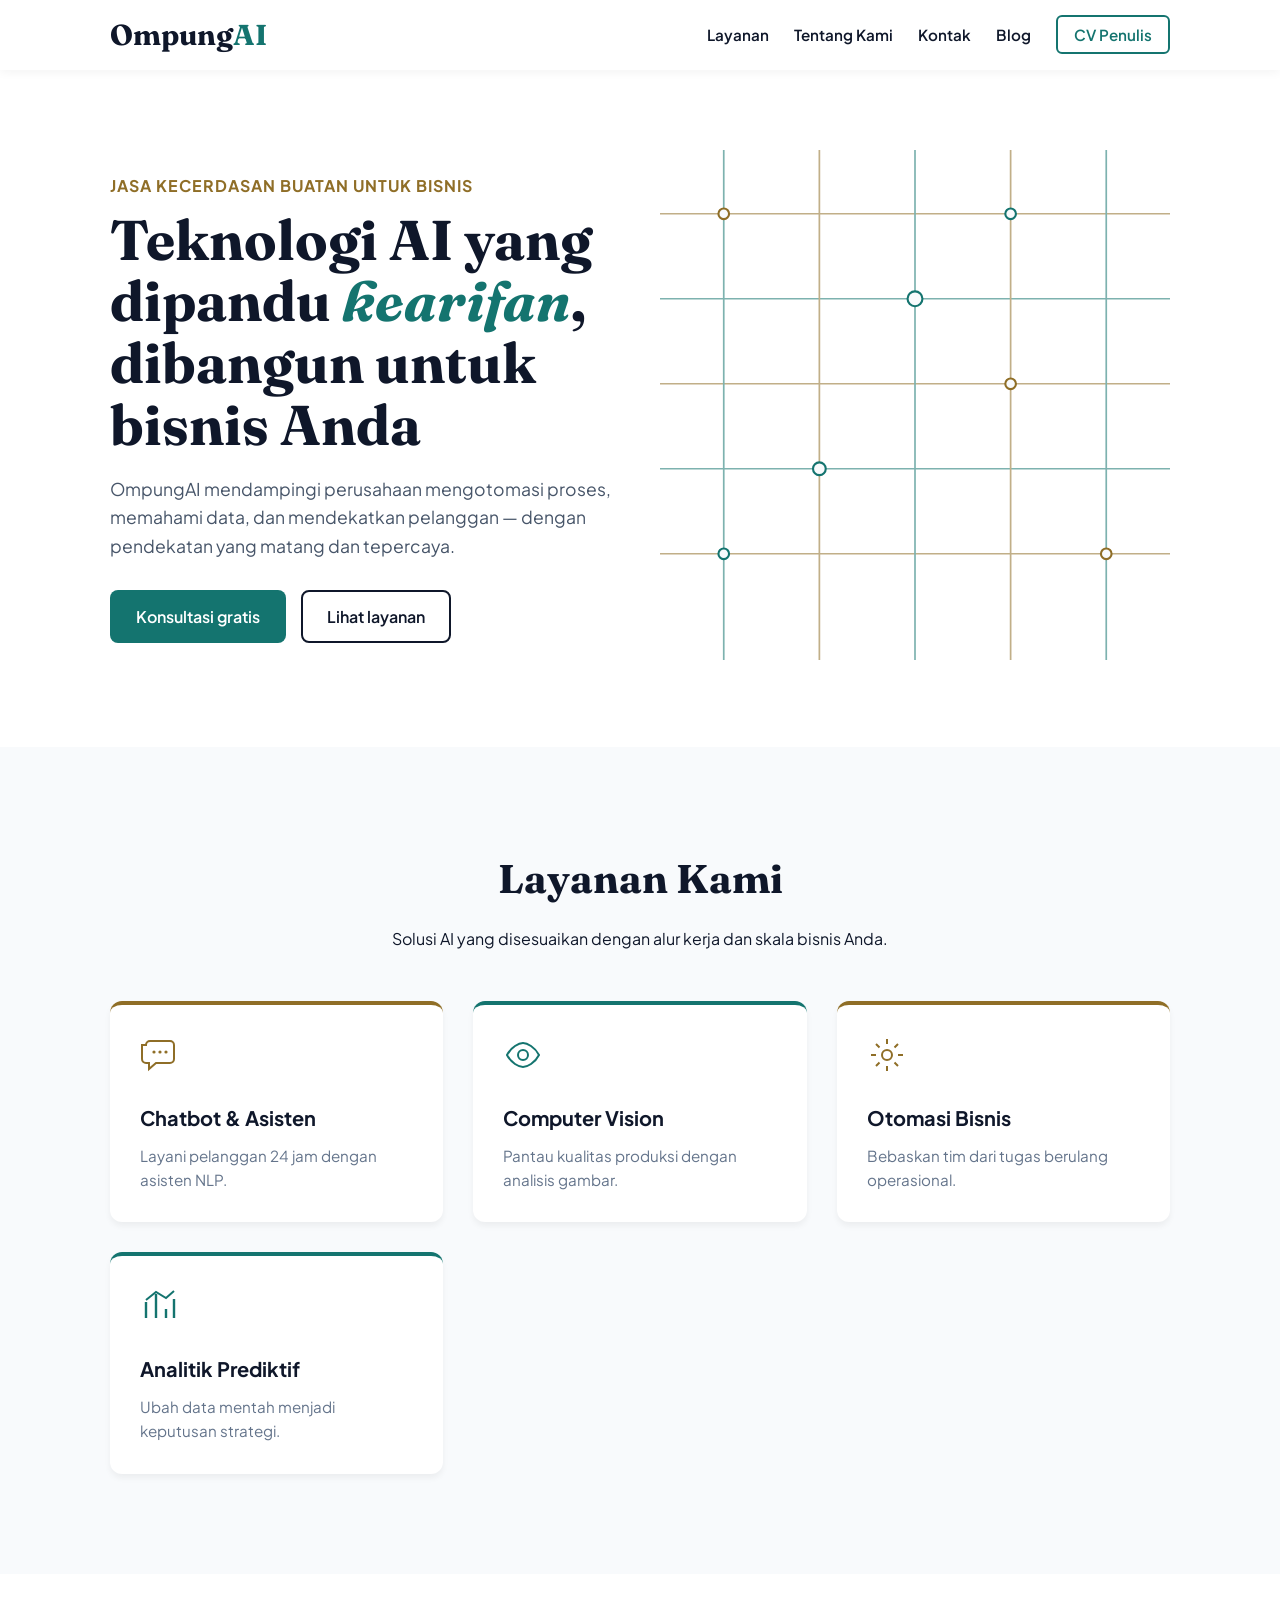
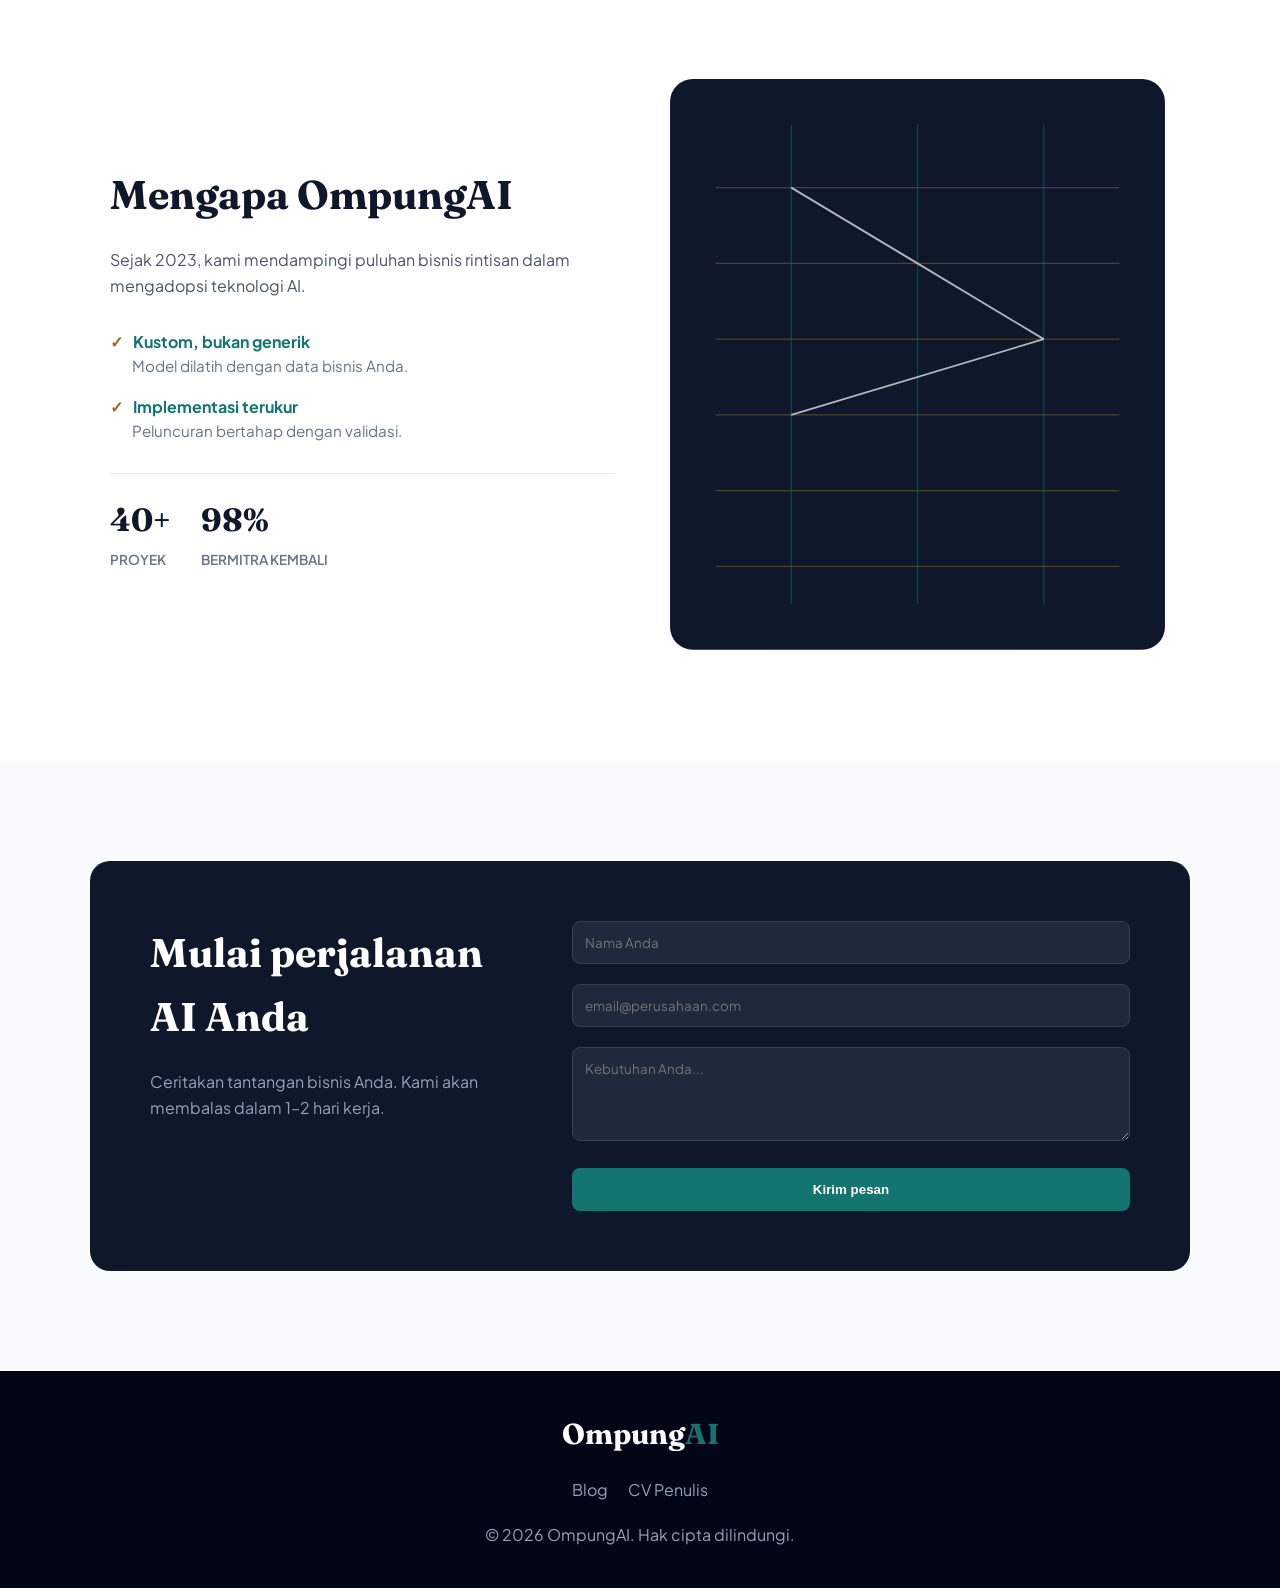
==== commit ccb63ce6: "test 6" ====
--- a/index.html
+++ b/index.html
@@ -12,15 +12,16 @@
 </head>
 <body>
 
+    <!-- HEADER / NAVIGASI -->
     <header class="header">
         <div class="container header-container">
             <a href="index.html" class="logo">Ompung<span>AI</span></a>
-            <nav>
+            <nav aria-label="Navigasi Utama">
                 <ul class="nav-links" id="navLinks">
                     <li><a href="#layanan">Layanan</a></li>
                     <li><a href="#tentang">Tentang Kami</a></li>
                     <li><a href="#kontak">Kontak</a></li>
-                    <!-- Link ke halaman lain -->
+                    <!-- Tautan antar Halaman -->
                     <li><a href="blog.html">Blog</a></li>
                     <li><a href="cv.html" class="btn-outline">CV Penulis</a></li>
                 </ul>
@@ -28,7 +29,10 @@
         </div>
     </header>
 
+    <!-- KONTEN UTAMA -->
     <main id="konten">
+        
+        <!-- BAGIAN HERO -->
         <section class="hero" id="beranda">
             <div class="container hero-grid">
                 <div class="hero-content">
@@ -40,7 +44,8 @@
                         <a href="#layanan" class="btn btn-ghost">Lihat layanan</a>
                     </div>
                 </div>
-                <div class="hero-visual">
+                <!-- Visual SVG -->
+                <div class="hero-visual" aria-hidden="true">
                     <svg viewBox="0 0 480 480" xmlns="http://www.w3.org/2000/svg" class="weave-svg">
                         <g class="weave-lines" stroke-width="1.6" fill="none" opacity="0.55">
                             <path d="M0 60 L480 60" stroke="var(--brass)"/><path d="M0 140 L480 140" stroke="var(--teal)"/><path d="M0 220 L480 220" stroke="var(--brass)"/><path d="M0 300 L480 300" stroke="var(--teal)"/><path d="M0 380 L480 380" stroke="var(--brass)"/><path d="M60 0 L60 480" stroke="var(--teal)"/><path d="M150 0 L150 480" stroke="var(--brass)"/><path d="M240 0 L240 480" stroke="var(--teal)"/><path d="M330 0 L330 480" stroke="var(--brass)"/><path d="M420 0 L420 480" stroke="var(--teal)"/>
@@ -53,30 +58,33 @@
             </div>
         </section>
 
+        <!-- BAGIAN LAYANAN -->
         <section id="layanan" class="layanan section-padding">
             <div class="container">
-                <div class="section-head">
+                <header class="section-head">
                     <h2>Layanan Kami</h2>
                     <p>Solusi AI yang disesuaikan dengan alur kerja dan skala bisnis Anda.</p>
-                </div>
+                </header>
+                
                 <div class="grid-layanan">
+                    <!-- Kartu Menggunakan Semantik Article -->
                     <article class="card card--brass">
-                        <svg class="card-icon" viewBox="0 0 40 40" fill="none"><path d="M6 10a4 4 0 0 1 4-4h20a4 4 0 0 1 4 4v14a4 4 0 0 1-4 4H16l-7 6v-6h-3a4 4 0 0 1-4-4V10z" stroke="currentColor" stroke-width="2"/><circle cx="14" cy="17" r="1.6" fill="currentColor"/><circle cx="20" cy="17" r="1.6" fill="currentColor"/><circle cx="26" cy="17" r="1.6" fill="currentColor"/></svg>
+                        <svg class="card-icon" viewBox="0 0 40 40" fill="none" aria-hidden="true"><path d="M6 10a4 4 0 0 1 4-4h20a4 4 0 0 1 4 4v14a4 4 0 0 1-4 4H16l-7 6v-6h-3a4 4 0 0 1-4-4V10z" stroke="currentColor" stroke-width="2"/><circle cx="14" cy="17" r="1.6" fill="currentColor"/><circle cx="20" cy="17" r="1.6" fill="currentColor"/><circle cx="26" cy="17" r="1.6" fill="currentColor"/></svg>
                         <h3>Chatbot &amp; Asisten</h3>
                         <p>Layani pelanggan 24 jam dengan asisten NLP.</p>
                     </article>
                     <article class="card card--teal">
-                        <svg class="card-icon" viewBox="0 0 40 40" fill="none"><path d="M4 20c4-8 12-12 16-12s12 4 16 12c-4 8-12 12-16 12S8 28 4 20z" stroke="currentColor" stroke-width="2"/><circle cx="20" cy="20" r="5" stroke="currentColor" stroke-width="2"/></svg>
+                        <svg class="card-icon" viewBox="0 0 40 40" fill="none" aria-hidden="true"><path d="M4 20c4-8 12-12 16-12s12 4 16 12c-4 8-12 12-16 12S8 28 4 20z" stroke="currentColor" stroke-width="2"/><circle cx="20" cy="20" r="5" stroke="currentColor" stroke-width="2"/></svg>
                         <h3>Computer Vision</h3>
                         <p>Pantau kualitas produksi dengan analisis gambar.</p>
                     </article>
                     <article class="card card--brass">
-                        <svg class="card-icon" viewBox="0 0 40 40" fill="none"><circle cx="20" cy="20" r="5" stroke="currentColor" stroke-width="2"/><path d="M20 4v5M20 31v5M4 20h5M31 20h5M9 9l3.5 3.5M27.5 27.5 31 31M31 9l-3.5 3.5M12.5 27.5 9 31" stroke="currentColor" stroke-width="2"/></svg>
+                        <svg class="card-icon" viewBox="0 0 40 40" fill="none" aria-hidden="true"><circle cx="20" cy="20" r="5" stroke="currentColor" stroke-width="2"/><path d="M20 4v5M20 31v5M4 20h5M31 20h5M9 9l3.5 3.5M27.5 27.5 31 31M31 9l-3.5 3.5M12.5 27.5 9 31" stroke="currentColor" stroke-width="2"/></svg>
                         <h3>Otomasi Bisnis</h3>
                         <p>Bebaskan tim dari tugas berulang operasional.</p>
                     </article>
                     <article class="card card--teal">
-                        <svg class="card-icon" viewBox="0 0 40 40" fill="none"><path d="M6 32V16M16 32V8M26 32v-9M34 32V13" stroke="currentColor" stroke-width="2.4"/><path d="M6 14l10-8 10 6 8-7" stroke="currentColor" stroke-width="2"/></svg>
+                        <svg class="card-icon" viewBox="0 0 40 40" fill="none" aria-hidden="true"><path d="M6 32V16M16 32V8M26 32v-9M34 32V13" stroke="currentColor" stroke-width="2.4"/><path d="M6 14l10-8 10 6 8-7" stroke="currentColor" stroke-width="2"/></svg>
                         <h3>Analitik Prediktif</h3>
                         <p>Ubah data mentah menjadi keputusan strategi.</p>
                     </article>
@@ -84,6 +92,7 @@
             </div>
         </section>
 
+        <!-- BAGIAN TENTANG -->
         <section id="tentang" class="tentang section-padding">
             <div class="container tentang-flex">
                 <div class="tentang-text">
@@ -98,7 +107,7 @@
                         <div class="stat"><span class="stat-num">98%</span><span class="stat-label">Bermitra kembali</span></div>
                     </div>
                 </div>
-                <div class="tentang-visual">
+                <div class="tentang-visual" aria-hidden="true">
                     <svg viewBox="0 0 400 460" xmlns="http://www.w3.org/2000/svg">
                         <rect x="4" y="4" width="392" height="452" rx="18" fill="var(--ink)"/>
                         <g stroke="var(--brass)" stroke-width="1" opacity="0.5"><path d="M40 90h320M40 150h320M40 210h320M40 270h320M40 330h320M40 390h320"/></g>
@@ -109,6 +118,7 @@
             </div>
         </section>
 
+        <!-- BAGIAN KONTAK -->
         <section id="kontak" class="kontak section-padding">
             <div class="container kontak-grid">
                 <div class="kontak-intro">
@@ -116,15 +126,16 @@
                     <p>Ceritakan tantangan bisnis Anda. Kami akan membalas dalam 1–2 hari kerja.</p>
                 </div>
                 <form action="#" method="POST" class="contact-form">
-                    <div class="form-group"><input type="text" placeholder="Nama Anda" required></div>
-                    <div class="form-group"><input type="email" placeholder="email@perusahaan.com" required></div>
-                    <div class="form-group"><textarea rows="4" placeholder="Kebutuhan Anda..." required></textarea></div>
+                    <div class="form-group"><input type="text" placeholder="Nama Anda" aria-label="Nama" required></div>
+                    <div class="form-group"><input type="email" placeholder="email@perusahaan.com" aria-label="Email" required></div>
+                    <div class="form-group"><textarea rows="4" placeholder="Kebutuhan Anda..." aria-label="Pesan" required></textarea></div>
                     <button type="submit" class="btn btn-primary btn-block">Kirim pesan</button>
                 </form>
             </div>
         </section>
     </main>
 
+    <!-- FOOTER -->
     <footer class="footer">
         <div class="container">
             <a href="#beranda" class="logo footer-logo">Ompung<span>AI</span></a>
--- a/assets/css/style.css
+++ b/assets/css/style.css
@@ -2,7 +2,8 @@
    TEMA & VARIABEL OMPUNGAI
    ========================================= */
 :root {
-    --brass: #b48c36;
+    /* Warna brass digelapkan sedikit agar lolos WCAG Contrast Ratio */
+    --brass: #8f6e27; 
     --teal: #14746f;
     --ink: #0f172a;
     --paper-white: #f8fafc;
@@ -32,7 +33,7 @@
 .nav-links { display: flex; gap: 25px; align-items: center; }
 .nav-links a { font-weight: 600; font-size: 0.95rem; }
 .nav-links a:hover { color: var(--teal); }
-.nav-toggle { display: none; } /* Disembunyikan di desktop */
+.nav-toggle { display: none; }
 .skip-link { position: absolute; top: -40px; left: 0; background: var(--teal); color: white; padding: 8px; z-index: 100; }
 .skip-link:focus { top: 0; }
 
